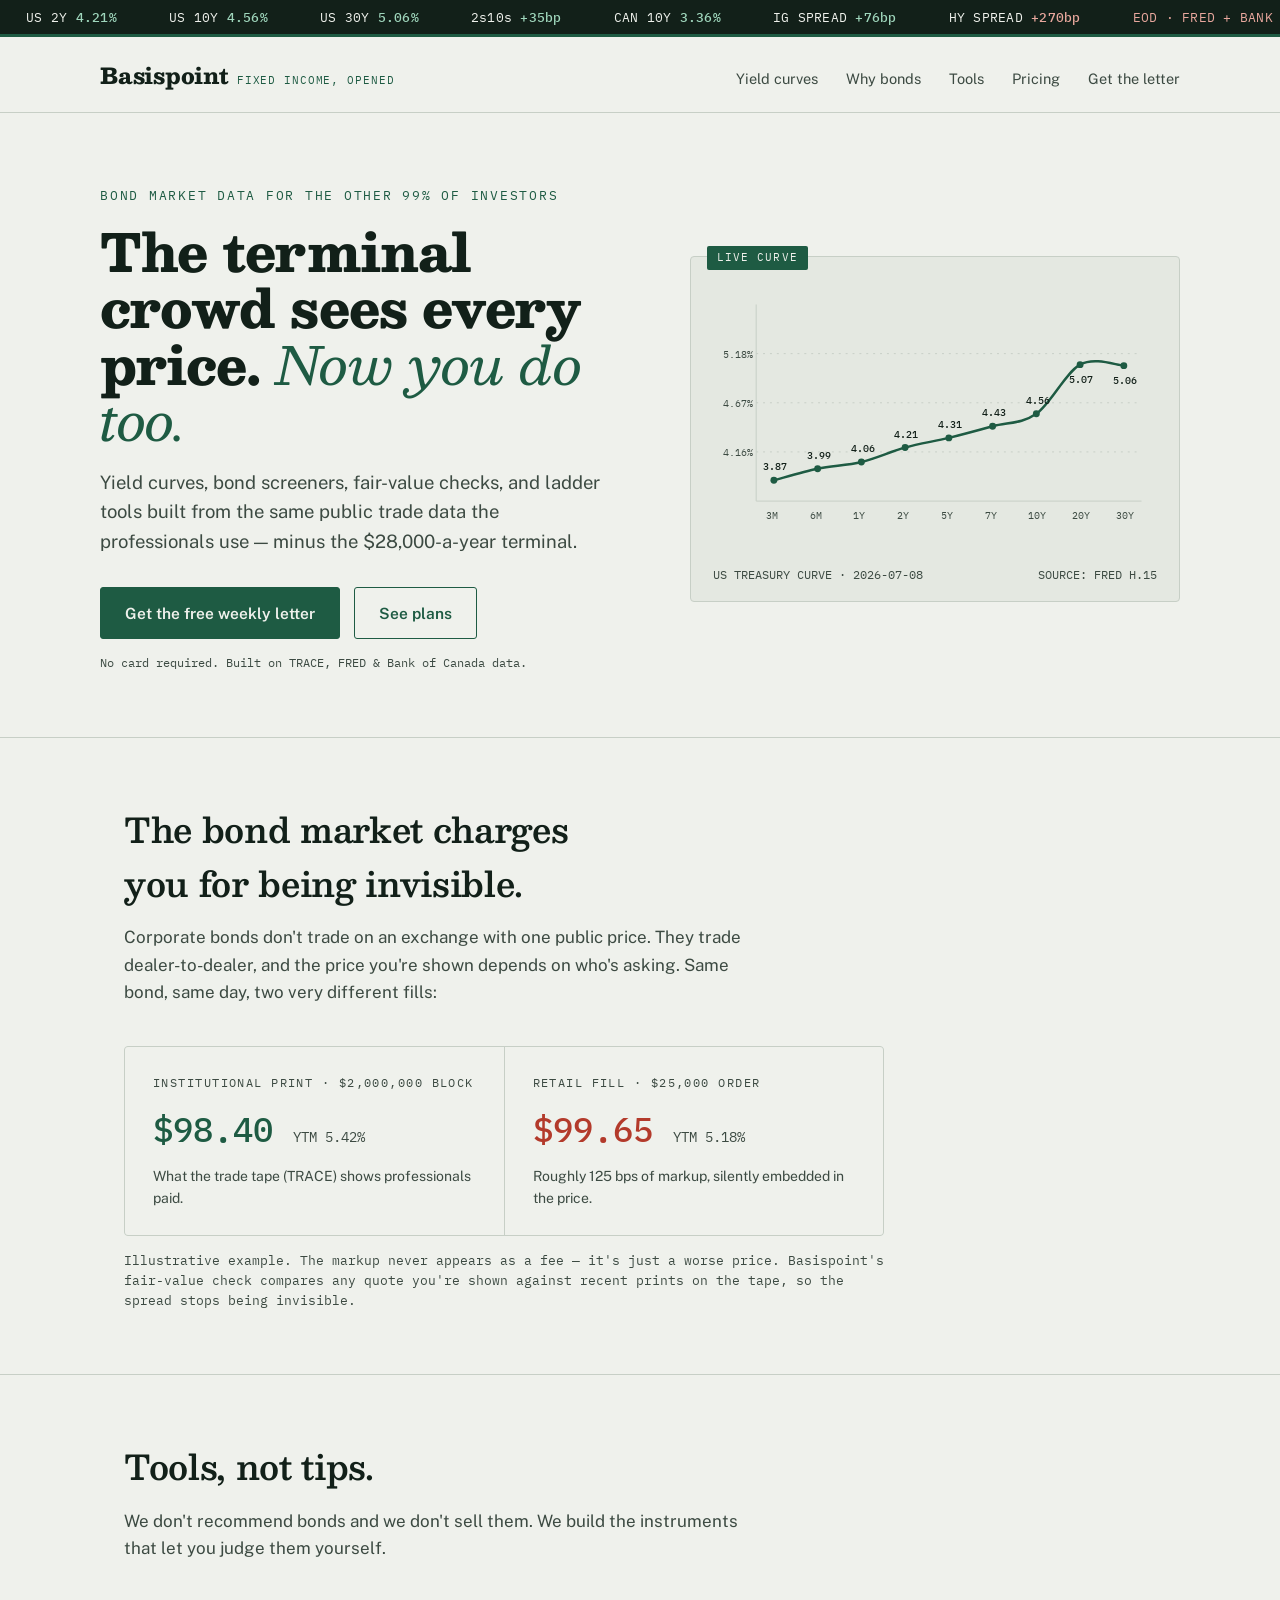
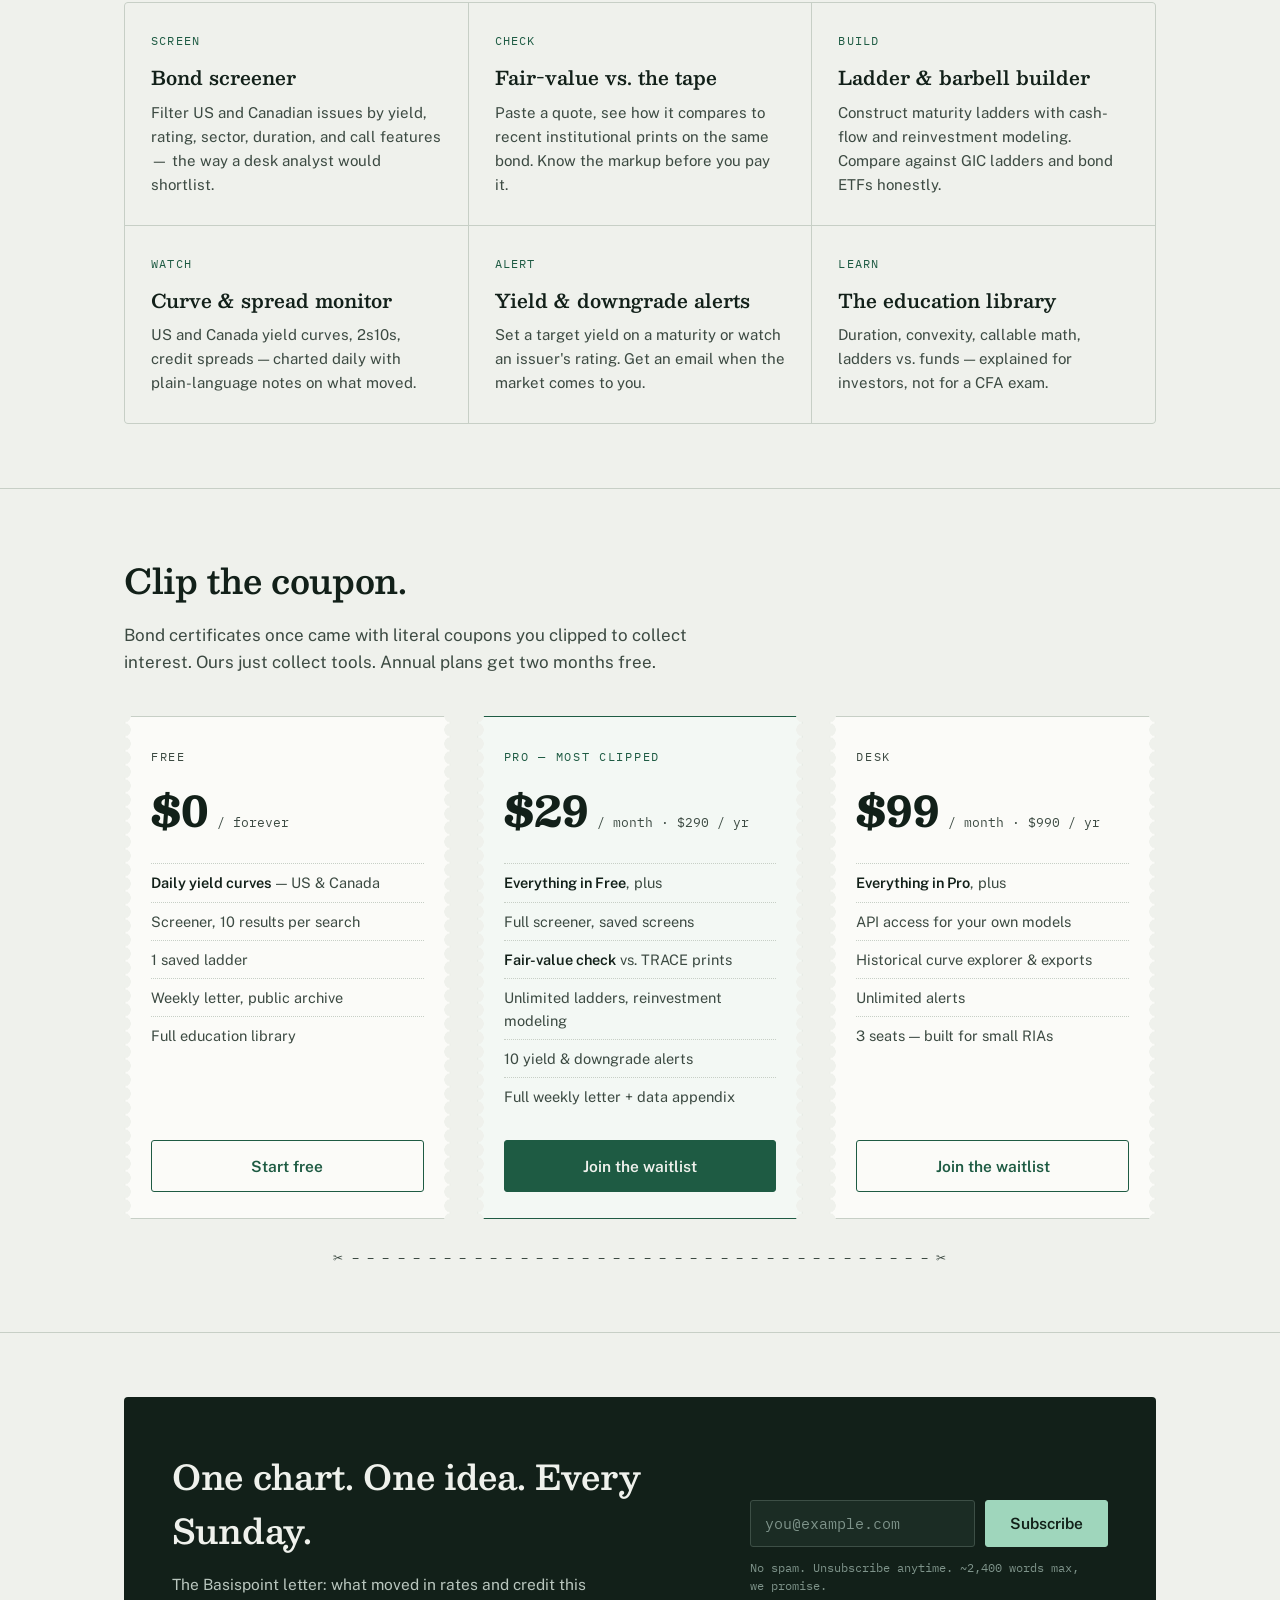
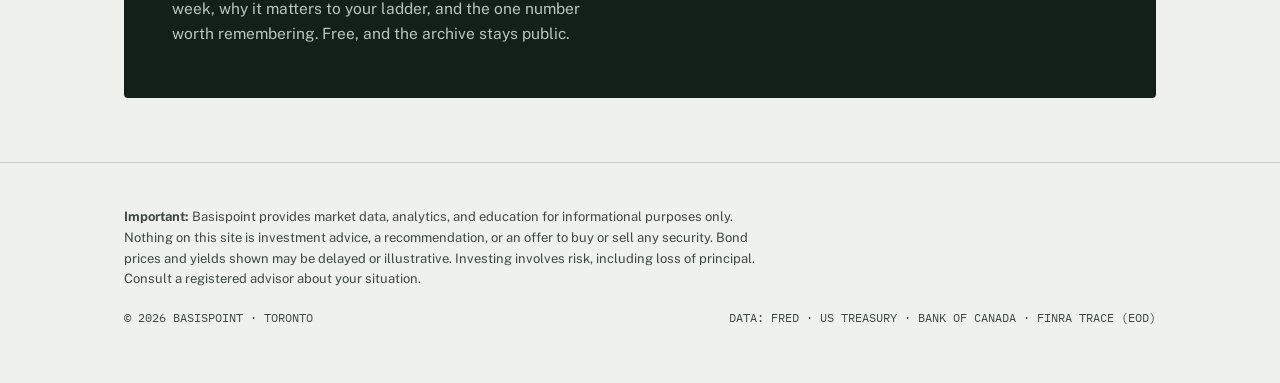
==== index.html @ 3bbeb526 "Phase 1" ====
<!DOCTYPE html>
<html lang="en">
<head>
<meta charset="UTF-8">
<meta name="viewport" content="width=device-width, initial-scale=1.0">
<title>Basispoint — Fixed income intelligence without the terminal</title>
<meta name="description" content="Bond market data, screeners, and ladder tools for self-directed investors. See the yields the terminal crowd sees, at one thousandth of the price.">
<link rel="preconnect" href="https://fonts.googleapis.com">
<link rel="preconnect" href="https://fonts.gstatic.com" crossorigin>
<link href="https://fonts.googleapis.com/css2?family=Besley:ital,wght@0,400;0,600;0,800;1,400&family=Public+Sans:wght@400;500;600&family=IBM+Plex+Mono:wght@400;500&display=swap" rel="stylesheet">
<style>
  :root{
    --paper:#EFF1EC;
    --paper-deep:#E4E8E1;
    --ink:#122019;
    --ink-soft:#3C4A42;
    --green:#1E5B43;
    --green-deep:#143D2E;
    --seal:#B33A2B;
    --rule:#C7CFC6;
    --mono:'IBM Plex Mono',monospace;
    --body:'Public Sans',system-ui,sans-serif;
    --display:'Besley',Georgia,serif;
  }
  *{margin:0;padding:0;box-sizing:border-box}
  html{scroll-behavior:smooth}
  body{background:var(--paper);color:var(--ink);font-family:var(--body);font-size:17px;line-height:1.6;-webkit-font-smoothing:antialiased}
  a{color:var(--green);text-decoration-thickness:1px;text-underline-offset:3px}
  a:focus-visible,button:focus-visible,input:focus-visible{outline:2px solid var(--green);outline-offset:3px}
  .wrap{max-width:1080px;margin:0 auto;padding:0 24px}

  /* ── data strip ───────────────────────────── */
  .strip{background:var(--ink);color:var(--paper);font-family:var(--mono);font-size:12.5px;letter-spacing:.02em;overflow:hidden;white-space:nowrap;padding:7px 0;border-bottom:3px solid var(--green)}
  .strip span{margin:0 26px}
  .strip b{color:#9FD6BC;font-weight:500}
  .strip .dn{color:#E8A79D}

  /* ── header ───────────────────────────────── */
  header{border-bottom:1px solid var(--rule)}
  .nav{display:flex;align-items:baseline;justify-content:space-between;padding:20px 0}
  .logo{font-family:var(--display);font-weight:800;font-size:22px;letter-spacing:-.01em;color:var(--ink);text-decoration:none}
  .logo small{font-family:var(--mono);font-weight:400;font-size:11px;color:var(--green);margin-left:8px;letter-spacing:.08em}
  .nav-links{display:flex;gap:28px;font-size:14.5px}
  .nav-links a{color:var(--ink-soft);text-decoration:none}
  .nav-links a:hover{color:var(--green);text-decoration:underline}

  /* ── hero ─────────────────────────────────── */
  .hero{display:grid;grid-template-columns:1.05fr .95fr;gap:48px;align-items:center;padding:72px 0 64px}
  .eyebrow{font-family:var(--mono);font-size:12.5px;letter-spacing:.14em;text-transform:uppercase;color:var(--green);margin-bottom:18px}
  h1{font-family:var(--display);font-weight:800;font-size:clamp(34px,4.6vw,52px);line-height:1.08;letter-spacing:-.015em;margin-bottom:20px}
  h1 em{font-style:italic;font-weight:400;color:var(--green)}
  .lede{font-size:18.5px;color:var(--ink-soft);max-width:46ch;margin-bottom:30px}
  .cta-row{display:flex;gap:14px;flex-wrap:wrap;align-items:center}
  .btn{display:inline-block;font-family:var(--body);font-weight:600;font-size:15.5px;padding:13px 24px;border-radius:3px;text-decoration:none;border:1.5px solid var(--green);cursor:pointer}
  .btn-solid{background:var(--green);color:var(--paper)}
  .btn-solid:hover{background:var(--green-deep)}
  .btn-ghost{color:var(--green);background:transparent}
  .btn-ghost:hover{background:rgba(30,91,67,.07)}
  .hero-note{font-family:var(--mono);font-size:12px;color:var(--ink-soft);margin-top:14px}

  /* ── curve chart ──────────────────────────── */
  .curve-card{background:var(--paper-deep);border:1px solid var(--rule);border-radius:4px;padding:18px 18px 10px;position:relative}
  .curve-card .tag{position:absolute;top:-11px;left:16px;background:var(--green);color:var(--paper);font-family:var(--mono);font-size:11px;letter-spacing:.1em;padding:3px 10px;border-radius:2px}
  .curve-card figcaption{font-family:var(--mono);font-size:11.5px;color:var(--ink-soft);padding:8px 4px 6px;display:flex;justify-content:space-between}
  svg text{font-family:var(--mono)}

  /* ── sections ─────────────────────────────── */
  section{padding:64px 0;border-top:1px solid var(--rule)}
  h2{font-family:var(--display);font-weight:600;font-size:clamp(26px,3.2vw,34px);letter-spacing:-.01em;margin-bottom:14px;max-width:24ch}
  .section-lede{color:var(--ink-soft);max-width:62ch;margin-bottom:40px}

  /* spread demo */
  .spread{display:grid;grid-template-columns:1fr 1fr;gap:1px;background:var(--rule);border:1px solid var(--rule);border-radius:4px;overflow:hidden;max-width:760px}
  .spread > div{background:var(--paper);padding:26px 28px}
  .spread .who{font-family:var(--mono);font-size:12px;letter-spacing:.12em;text-transform:uppercase;color:var(--ink-soft);margin-bottom:10px}
  .spread .px{font-family:var(--mono);font-size:34px;font-weight:500}
  .spread .px small{font-size:14px;color:var(--ink-soft);font-weight:400}
  .spread .inst .px{color:var(--green)}
  .spread .rtl .px{color:var(--seal)}
  .spread .note{font-size:14px;color:var(--ink-soft);margin-top:8px}
  .spread-foot{font-family:var(--mono);font-size:12.5px;color:var(--ink-soft);margin-top:14px;max-width:760px}

  /* features */
  .features{display:grid;grid-template-columns:repeat(3,1fr);gap:1px;background:var(--rule);border:1px solid var(--rule);border-radius:4px;overflow:hidden}
  .feature{background:var(--paper);padding:28px 26px}
  .feature .k{font-family:var(--mono);font-size:12px;color:var(--green);letter-spacing:.1em;margin-bottom:12px;display:block}
  .feature h3{font-family:var(--display);font-weight:600;font-size:19px;margin-bottom:8px}
  .feature p{font-size:15px;color:var(--ink-soft)}

  /* ── coupon pricing ───────────────────────── */
  .coupons{display:grid;grid-template-columns:repeat(3,1fr);gap:26px;align-items:stretch}
  .coupon{background:#FBFBF8;border:1px solid var(--rule);position:relative;padding:30px 26px 26px;display:flex;flex-direction:column;
    -webkit-mask:radial-gradient(circle 7px at 0 50%,transparent 6.5px,#000 7px) left/51% 14px repeat-y,
                 radial-gradient(circle 7px at 100% 50%,transparent 6.5px,#000 7px) right/51% 14px repeat-y;
    mask:radial-gradient(circle 7px at 0 50%,transparent 6.5px,#000 7px) left/51% 14px repeat-y,
         radial-gradient(circle 7px at 100% 50%,transparent 6.5px,#000 7px) right/51% 14px repeat-y}
  .coupon .tier{font-family:var(--mono);font-size:12px;letter-spacing:.14em;text-transform:uppercase;color:var(--ink-soft)}
  .coupon .price{font-family:var(--display);font-weight:800;font-size:42px;margin:10px 0 2px}
  .coupon .price small{font-family:var(--mono);font-weight:400;font-size:13px;color:var(--ink-soft)}
  .coupon ul{list-style:none;margin:18px 0 24px;flex:1}
  .coupon li{font-size:14.5px;color:var(--ink-soft);padding:7px 0;border-top:1px dotted var(--rule)}
  .coupon li b{color:var(--ink);font-weight:600}
  .coupon .btn{text-align:center}
  .coupon.featured{border:1.5px solid var(--green);background:#F3F8F4}
  .coupon.featured .tier{color:var(--green)}
  .clip{font-family:var(--mono);font-size:11.5px;color:var(--ink-soft);text-align:center;margin-top:30px;letter-spacing:.06em}

  /* ── signup ───────────────────────────────── */
  .signup{background:var(--ink);color:var(--paper);border-radius:4px;padding:52px 48px;display:grid;grid-template-columns:1.2fr .8fr;gap:40px;align-items:center}
  .signup h2{color:var(--paper)}
  .signup p{color:#B9C6BE;font-size:15.5px;max-width:48ch}
  .signup-form{display:flex;gap:10px}
  .signup-form input{flex:1;font-family:var(--mono);font-size:14.5px;padding:13px 14px;border:1px solid #3D4F46;background:#1B2C24;color:var(--paper);border-radius:3px}
  .signup-form input::placeholder{color:#7E938A}
  .signup-form .btn{border-color:#9FD6BC;color:var(--ink);background:#9FD6BC}
  .signup-form .btn:hover{background:#B9E4CE}
  .signup .fine{font-family:var(--mono);font-size:11.5px;color:#7E938A;margin-top:12px}

  /* ── footer ───────────────────────────────── */
  footer{padding:44px 0 56px;border-top:1px solid var(--rule)}
  .disclaimer{font-size:13px;color:var(--ink-soft);max-width:80ch;margin-bottom:18px}
  .foot-row{display:flex;justify-content:space-between;font-family:var(--mono);font-size:12px;color:var(--ink-soft);flex-wrap:wrap;gap:10px}

  /* ── motion & responsive ──────────────────── */
  #curvePath{stroke-dasharray:900;stroke-dashoffset:900;animation:draw 2.2s .3s ease-out forwards}
  @keyframes draw{to{stroke-dashoffset:0}}
  @media (prefers-reduced-motion:reduce){#curvePath{animation:none;stroke-dashoffset:0}html{scroll-behavior:auto}}
  @media (max-width:880px){
    .hero{grid-template-columns:1fr;padding:48px 0}
    .features,.coupons{grid-template-columns:1fr}
    .coupons{gap:30px}
    .signup{grid-template-columns:1fr;padding:36px 28px}
    .spread{grid-template-columns:1fr}
    .nav-links{display:none}
  }
</style>
</head>
<body>

<div class="strip" aria-hidden="true">
  <span>US 2Y <b id="t2">—</b></span><span>US 10Y <b id="t10">—</b></span><span>US 30Y <b id="t30">—</b></span><span>2s10s <b id="s210">—</b></span><span>CAN 10Y <b id="c10">—</b></span><span>IG SPREAD <b id="ig">—</b></span><span>HY SPREAD <b class="dn" id="hy">—</b></span><span class="dn" id="src">DELAYED · DEMO DATA</span>
</div>

<header>
  <div class="wrap nav">
    <a class="logo" href="#">Basispoint<small>FIXED INCOME, OPENED</small></a>
    <nav class="nav-links">
      <a href="pages/yield-curve.html">Yield curves</a>
      <a href="#why">Why bonds</a>
      <a href="#tools">Tools</a>
      <a href="#pricing">Pricing</a>
      <a href="#signup">Get the letter</a>
    </nav>
  </div>
</header>

<main>
  <div class="wrap hero">
    <div>
      <p class="eyebrow">Bond market data for the other 99% of investors</p>
      <h1>The terminal crowd sees every price. <em>Now you do too.</em></h1>
      <p class="lede">Yield curves, bond screeners, fair-value checks, and ladder tools built from the same public trade data the professionals use — minus the $28,000-a-year terminal.</p>
      <div class="cta-row">
        <a class="btn btn-solid" href="#signup">Get the free weekly letter</a>
        <a class="btn btn-ghost" href="#pricing">See plans</a>
      </div>
      <p class="hero-note">No card required. Built on TRACE, FRED &amp; Bank of Canada data.</p>
    </div>
    <figure class="curve-card">
      <span class="tag">LIVE CURVE</span>
      <svg viewBox="0 0 460 280" role="img" aria-label="US Treasury yield curve, yields by maturity from 3 months to 30 years">
        <!-- grid -->
        <g stroke="#C7CFC6" stroke-width="1">
          <line x1="48" y1="30" x2="48" y2="230"/><line x1="48" y1="230" x2="440" y2="230"/>
          <line x1="48" y1="80" x2="440" y2="80" stroke-dasharray="2 5"/>
          <line x1="48" y1="130" x2="440" y2="130" stroke-dasharray="2 5"/>
          <line x1="48" y1="180" x2="440" y2="180" stroke-dasharray="2 5"/>
        </g>
        <!-- axis labels -->
        <g fill="#3C4A42" font-size="10">
          <text id="gl0" x="14" y="84">5.0%</text><text id="gl1" x="14" y="134">4.5%</text><text id="gl2" x="14" y="184">4.0%</text>
        </g>
        <g id="tenorLabels" fill="#3C4A42" font-size="10">
          <text x="60" y="248">3M</text><text x="118" y="248">2Y</text><text x="180" y="248">5Y</text>
          <text x="246" y="248">10Y</text><text x="330" y="248">20Y</text><text x="416" y="248">30Y</text>
        </g>
        <!-- the curve -->
        <path id="curvePath" d="M 66 96 C 95 140, 105 162, 124 166 S 165 158, 186 148 C 220 132, 235 122, 252 116 S 320 100, 336 96 C 370 89, 400 86, 422 84"
          fill="none" stroke="#1E5B43" stroke-width="2.5" stroke-linecap="round"/>
        <!-- tenor markers -->
        <g id="curveDots" fill="#1E5B43">
          <circle cx="66" cy="96" r="3.5"/><circle cx="124" cy="166" r="3.5"/><circle cx="186" cy="148" r="3.5"/>
          <circle cx="252" cy="116" r="3.5"/><circle cx="336" cy="96" r="3.5"/><circle cx="422" cy="84" r="3.5"/>
        </g>
        <g id="curveVals" fill="#122019" font-size="10.5" font-weight="500">
          <text x="54" y="86">4.93</text><text x="112" y="186">4.21</text><text x="174" y="168">4.38</text>
          <text x="240" y="106">4.62</text><text x="324" y="86">4.86</text><text x="404" y="74">4.97</text>
        </g>
      </svg>
      <figcaption><span id="cap1">US TREASURY CURVE · SAMPLE</span><span id="cap2">SOURCE: FRED H.15</span></figcaption>
    </figure>
  </div>

  <section id="why">
    <div class="wrap">
      <h2>The bond market charges you for being invisible.</h2>
      <p class="section-lede">Corporate bonds don't trade on an exchange with one public price. They trade dealer-to-dealer, and the price you're shown depends on who's asking. Same bond, same day, two very different fills:</p>
      <div class="spread">
        <div class="inst">
          <p class="who">Institutional print · $2,000,000 block</p>
          <p class="px">$98.40 <small>YTM 5.42%</small></p>
          <p class="note">What the trade tape (TRACE) shows professionals paid.</p>
        </div>
        <div class="rtl">
          <p class="who">Retail fill · $25,000 order</p>
          <p class="px">$99.65 <small>YTM 5.18%</small></p>
          <p class="note">Roughly 125 bps of markup, silently embedded in the price.</p>
        </div>
      </div>
      <p class="spread-foot">Illustrative example. The markup never appears as a fee — it's just a worse price. Basispoint's fair-value check compares any quote you're shown against recent prints on the tape, so the spread stops being invisible.</p>
    </div>
  </section>

  <section id="tools">
    <div class="wrap">
      <h2>Tools, not tips.</h2>
      <p class="section-lede">We don't recommend bonds and we don't sell them. We build the instruments that let you judge them yourself.</p>
      <div class="features">
        <div class="feature"><span class="k">SCREEN</span><h3>Bond screener</h3><p>Filter US and Canadian issues by yield, rating, sector, duration, and call features — the way a desk analyst would shortlist.</p></div>
        <div class="feature"><span class="k">CHECK</span><h3>Fair-value vs. the tape</h3><p>Paste a quote, see how it compares to recent institutional prints on the same bond. Know the markup before you pay it.</p></div>
        <div class="feature"><span class="k">BUILD</span><h3>Ladder &amp; barbell builder</h3><p>Construct maturity ladders with cash-flow and reinvestment modeling. Compare against GIC ladders and bond ETFs honestly.</p></div>
        <div class="feature"><span class="k">WATCH</span><h3>Curve &amp; spread monitor</h3><p>US and Canada yield curves, 2s10s, credit spreads — charted daily with plain-language notes on what moved.</p></div>
        <div class="feature"><span class="k">ALERT</span><h3>Yield &amp; downgrade alerts</h3><p>Set a target yield on a maturity or watch an issuer's rating. Get an email when the market comes to you.</p></div>
        <div class="feature"><span class="k">LEARN</span><h3>The education library</h3><p>Duration, convexity, callable math, ladders vs. funds — explained for investors, not for a CFA exam.</p></div>
      </div>
    </div>
  </section>

  <section id="pricing">
    <div class="wrap">
      <h2>Clip the coupon.</h2>
      <p class="section-lede">Bond certificates once came with literal coupons you clipped to collect interest. Ours just collect tools. Annual plans get two months free.</p>
      <div class="coupons">
        <div class="coupon">
          <p class="tier">Free</p>
          <p class="price">$0<small> / forever</small></p>
          <ul>
            <li><b>Daily yield curves</b> — US &amp; Canada</li>
            <li>Screener, 10 results per search</li>
            <li>1 saved ladder</li>
            <li>Weekly letter, public archive</li>
            <li>Full education library</li>
          </ul>
          <a class="btn btn-ghost" href="#signup">Start free</a>
        </div>
        <div class="coupon featured">
          <p class="tier">Pro — most clipped</p>
          <p class="price">$29<small> / month · $290 / yr</small></p>
          <ul>
            <li><b>Everything in Free</b>, plus</li>
            <li>Full screener, saved screens</li>
            <li><b>Fair-value check</b> vs. TRACE prints</li>
            <li>Unlimited ladders, reinvestment modeling</li>
            <li>10 yield &amp; downgrade alerts</li>
            <li>Full weekly letter + data appendix</li>
          </ul>
          <a class="btn btn-solid" href="#signup">Join the waitlist</a>
        </div>
        <div class="coupon">
          <p class="tier">Desk</p>
          <p class="price">$99<small> / month · $990 / yr</small></p>
          <ul>
            <li><b>Everything in Pro</b>, plus</li>
            <li>API access for your own models</li>
            <li>Historical curve explorer &amp; exports</li>
            <li>Unlimited alerts</li>
            <li>3 seats — built for small RIAs</li>
          </ul>
          <a class="btn btn-ghost" href="#signup">Join the waitlist</a>
        </div>
      </div>
      <p class="clip">✂ – – – – – – – – – – – – – – – – – – – – – – – – – – – – – – – – – – – – – – ✂</p>
    </div>
  </section>

  <section id="signup">
    <div class="wrap">
      <div class="signup">
        <div>
          <h2>One chart. One idea. Every Sunday.</h2>
          <p>The Basispoint letter: what moved in rates and credit this week, why it matters to your ladder, and the one number worth remembering. Free, and the archive stays public.</p>
        </div>
        <div>
          <form class="signup-form" onsubmit="event.preventDefault();this.querySelector('input').value='';alert('Thanks — connect this form to your email provider (see README).');">
            <input type="email" required placeholder="you@example.com" aria-label="Email address">
            <button class="btn" type="submit">Subscribe</button>
          </form>
          <p class="fine">No spam. Unsubscribe anytime. ~2,400 words max, we promise.</p>
        </div>
      </div>
    </div>
  </section>
</main>

<footer>
  <div class="wrap">
    <p class="disclaimer"><strong>Important:</strong> Basispoint provides market data, analytics, and education for informational purposes only. Nothing on this site is investment advice, a recommendation, or an offer to buy or sell any security. Bond prices and yields shown may be delayed or illustrative. Investing involves risk, including loss of principal. Consult a registered advisor about your situation.</p>
    <div class="foot-row">
      <span>© 2026 BASISPOINT · TORONTO</span>
      <span>DATA: FRED · US TREASURY · BANK OF CANADA · FINRA TRACE (EOD)</span>
    </div>
  </div>
</footer>

<script>
  // Loads data/market.json (written nightly by scripts/fetch_data.py via
  // GitHub Actions). Falls back to demo values if the file can't be fetched.
  const DEMO = {
    demo: true,
    us: { date: "sample", curve: [
      {tenor:"3M",yield:4.93},{tenor:"2Y",yield:4.21},{tenor:"5Y",yield:4.38},
      {tenor:"10Y",yield:4.62},{tenor:"20Y",yield:4.86},{tenor:"30Y",yield:4.97}]},
    canada: { curve: [{tenor:"10Y",yield:3.38}] },
    spreads: { us_2s10s_bp:41, ig_oas_bp:96, hy_oas_bp:318 }
  };

  const fmtPct = v => v == null ? "—" : v.toFixed(2) + "%";
  const fmtBp  = v => v == null ? "—" : (v >= 0 ? "+" : "") + Math.round(v) + "bp";
  const put = (id, val) => { const el = document.getElementById(id); if (el) el.textContent = val; };

  function setTicker(m) {
    const us = Object.fromEntries((m.us?.curve || []).map(p => [p.tenor, p.yield]));
    const ca = Object.fromEntries((m.canada?.curve || []).map(p => [p.tenor, p.yield]));
    const s = m.spreads || {};
    put("t2", fmtPct(us["2Y"]));   put("t10", fmtPct(us["10Y"])); put("t30", fmtPct(us["30Y"]));
    put("s210", fmtBp(s.us_2s10s_bp)); put("c10", fmtPct(ca["10Y"]));
    put("ig", fmtBp(s.ig_oas_bp)); put("hy", fmtBp(s.hy_oas_bp));
    put("src", m.demo ? "DELAYED · DEMO DATA" : "EOD · FRED + BANK OF CANADA");
  }

  function drawCurve(curve, dateStr, demo) {
    const pts = (curve || []).filter(p => p.yield != null);
    if (pts.length < 2) return;
    const X0 = 66, X1 = 422, Y0 = 70, Y1 = 230;
    const ys = pts.map(p => p.yield);
    let lo = Math.min(...ys), hi = Math.max(...ys);
    const pad = Math.max(0.15, (hi - lo) * 0.18);
    lo -= pad; hi += pad;
    const x = i => X0 + (i / (pts.length - 1)) * (X1 - X0);
    const y = v => Y1 - (v - lo) / (hi - lo) * (Y1 - Y0);

    [[80,"gl0"],[130,"gl1"],[180,"gl2"]].forEach(([gy, id]) => {
      const v = lo + (Y1 - gy) / (Y1 - Y0) * (hi - lo);
      put(id, v.toFixed(2) + "%");
    });

    const P = pts.map((p, i) => [x(i), y(p.yield)]);
    let d = `M ${P[0][0].toFixed(1)} ${P[0][1].toFixed(1)}`;
    for (let i = 0; i < P.length - 1; i++) {
      const p0 = P[Math.max(0, i - 1)], p1 = P[i], p2 = P[i + 1], p3 = P[Math.min(P.length - 1, i + 2)];
      const c1 = [p1[0] + (p2[0] - p0[0]) / 6, p1[1] + (p2[1] - p0[1]) / 6];
      const c2 = [p2[0] - (p3[0] - p1[0]) / 6, p2[1] - (p3[1] - p1[1]) / 6];
      d += ` C ${c1[0].toFixed(1)} ${c1[1].toFixed(1)}, ${c2[0].toFixed(1)} ${c2[1].toFixed(1)}, ${p2[0].toFixed(1)} ${p2[1].toFixed(1)}`;
    }
    const path = document.getElementById("curvePath");
    path.setAttribute("d", d);
    const len = path.getTotalLength();
    path.style.strokeDasharray = len;
    path.style.strokeDashoffset = "0";

    const dots = document.getElementById("curveDots");
    const vals = document.getElementById("curveVals");
    const tl = document.getElementById("tenorLabels");
    dots.innerHTML = ""; vals.innerHTML = ""; tl.innerHTML = "";
    pts.forEach((p, i) => {
      const cx = x(i), cy = y(p.yield);
      dots.insertAdjacentHTML("beforeend",
        `<circle cx="${cx.toFixed(1)}" cy="${cy.toFixed(1)}" r="3.5"/>`);
      const above = cy > 130;
      vals.insertAdjacentHTML("beforeend",
        `<text x="${(cx - 11).toFixed(1)}" y="${(above ? cy - 10 : cy + 19).toFixed(1)}">${p.yield.toFixed(2)}</text>`);
      tl.insertAdjacentHTML("beforeend",
        `<text x="${(cx - 8).toFixed(1)}" y="248">${p.tenor}</text>`);
    });

    put("cap1", demo ? "US TREASURY CURVE · SAMPLE" : "US TREASURY CURVE · " + dateStr);
  }

  (async () => {
    let m = DEMO;
    try {
      const r = await fetch("data/market.json", { cache: "no-store" });
      if (r.ok) m = await r.json();
    } catch (e) { /* offline or file:// — keep demo */ }
    setTicker(m);
    drawCurve(m.us?.curve, m.us?.date || "", !!m.demo);
  })();
</script>
</body>
</html>
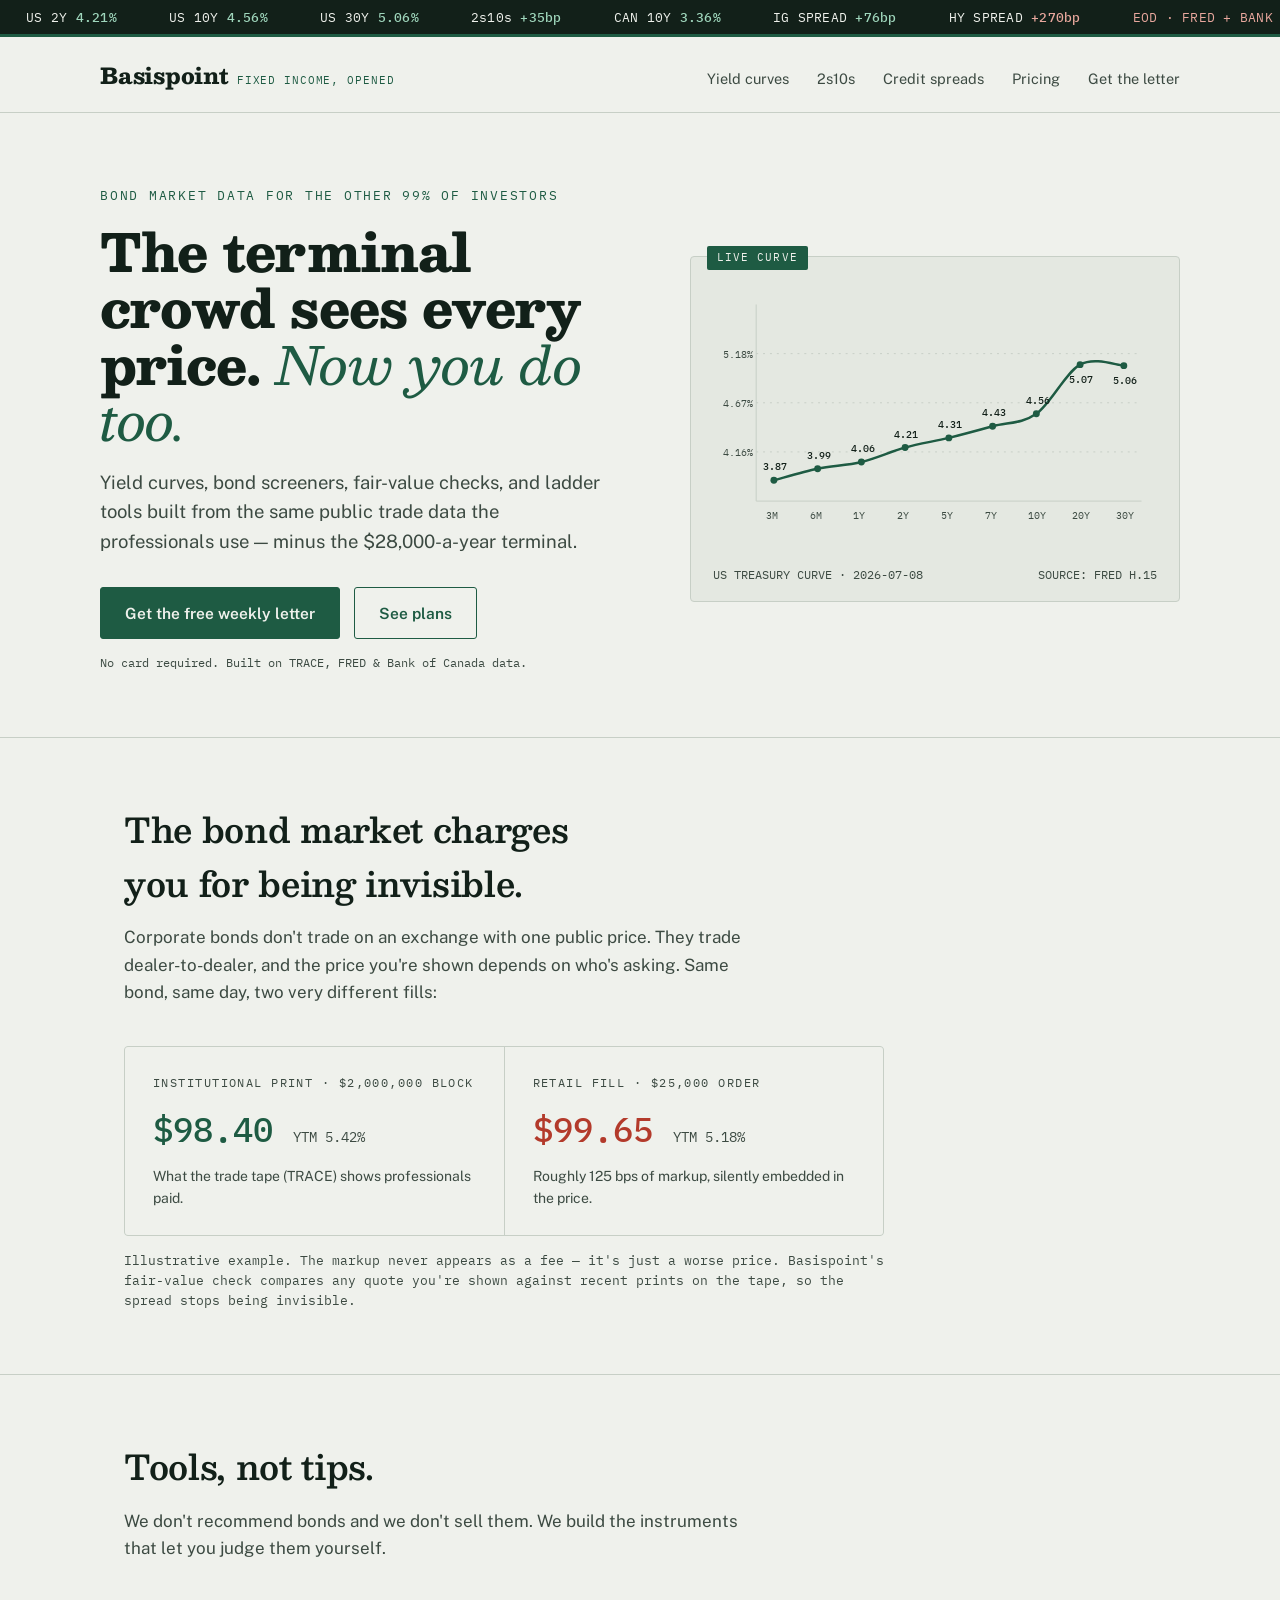
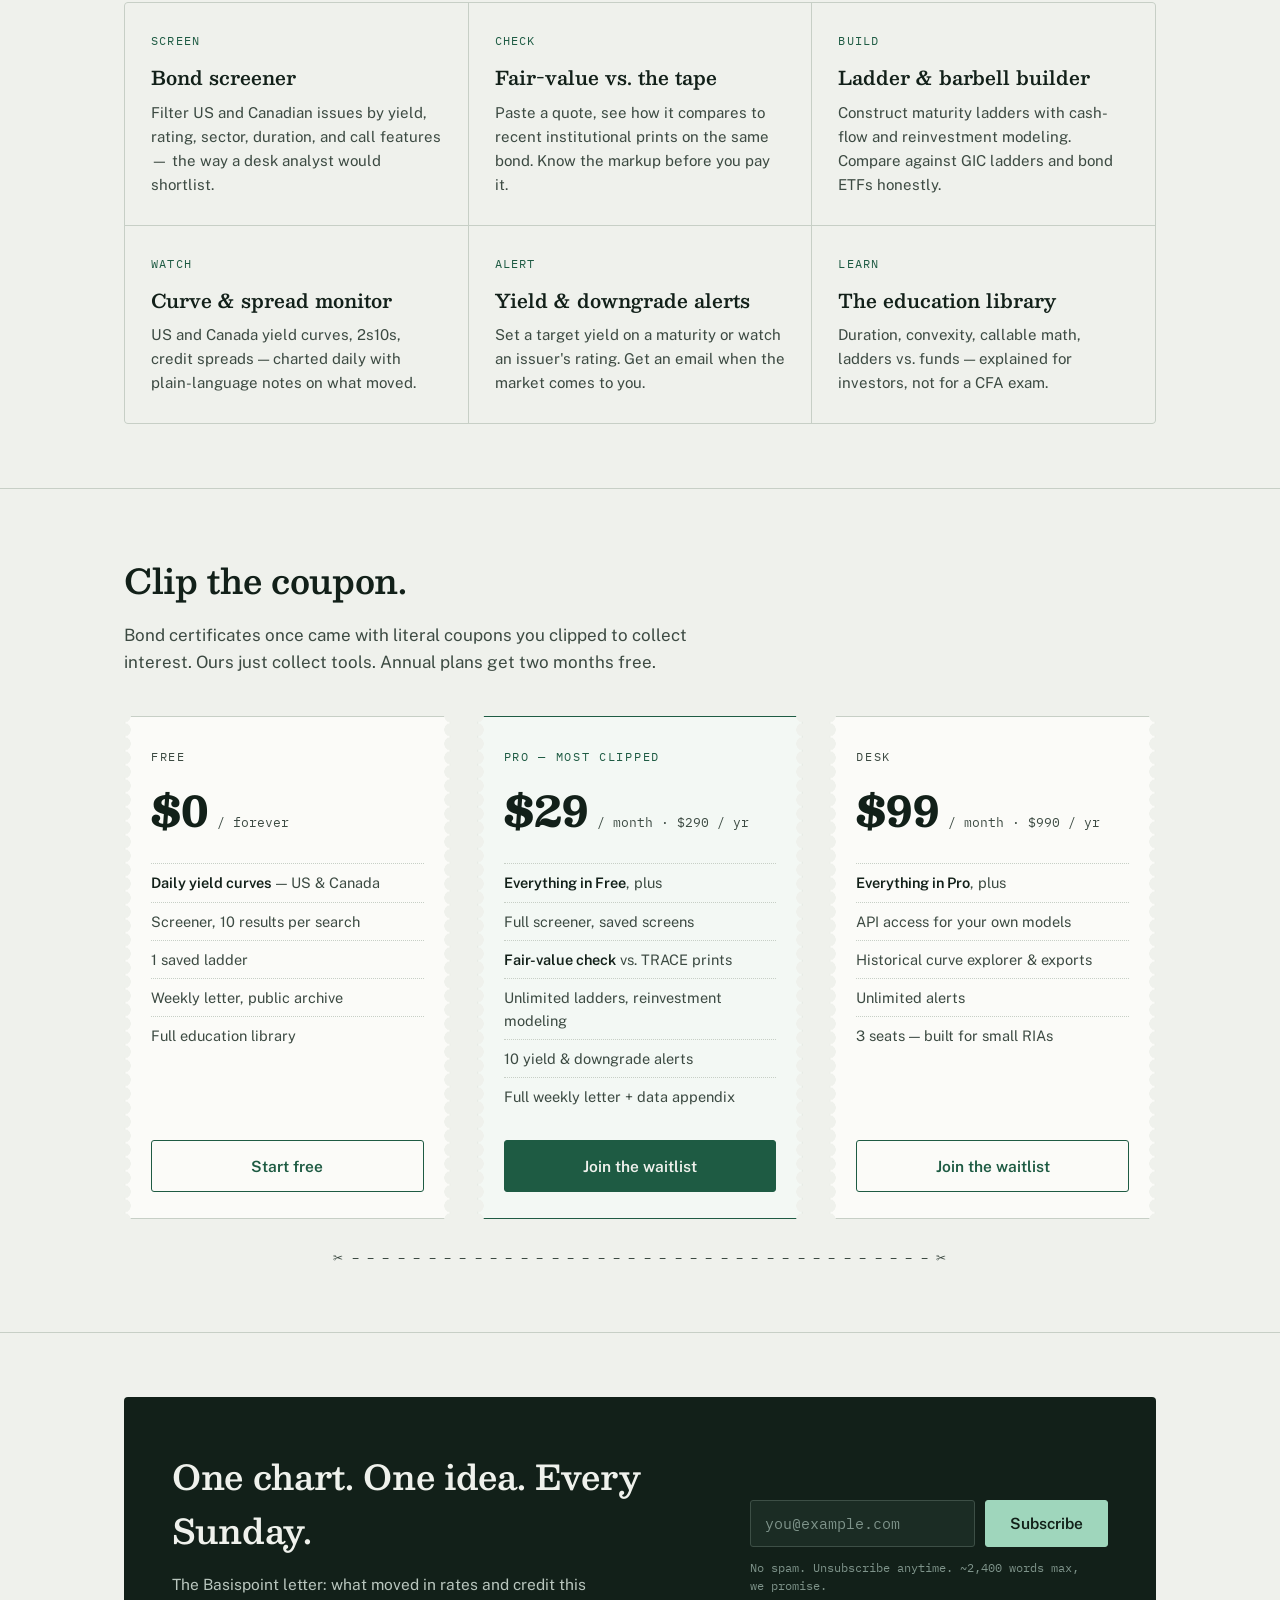
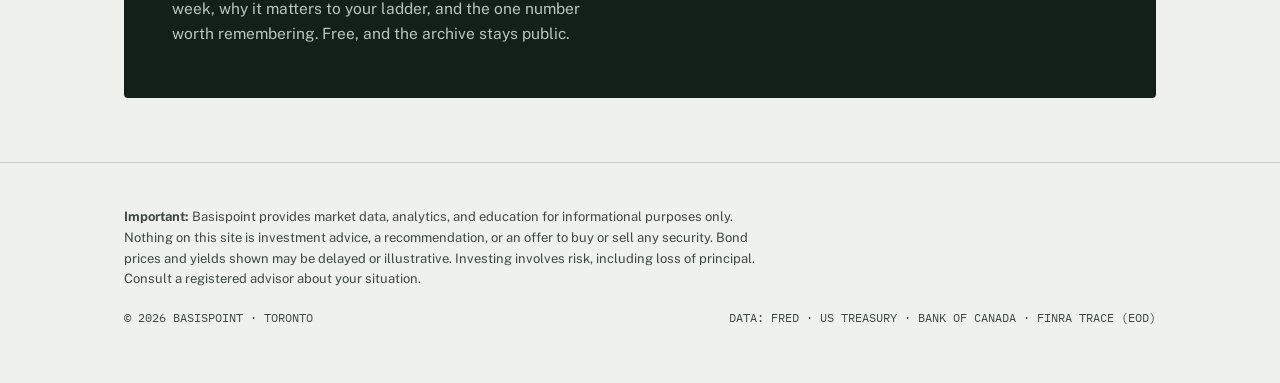
==== commit 85bb5ed4: "Phase 1.6" ====
--- a/index.html
+++ b/index.html
@@ -5,7 +5,11 @@
 <meta name="viewport" content="width=device-width, initial-scale=1.0">
 <title>Basispoint — Fixed income intelligence without the terminal</title>
 <meta name="description" content="Bond market data, screeners, and ladder tools for self-directed investors. See the yields the terminal crowd sees, at one thousandth of the price.">
-<link rel="preconnect" href="https://fonts.googleapis.com">
+<meta property="og:title" content="Basispoint — Fixed income intelligence without the terminal">
+<meta property="og:description" content="Live yield curves, bond screeners, and ladder tools for self-directed investors.">
+<meta property="og:type" content="website">
+<meta property="og:url" content="https://bondtracker.ca/">
+<link rel="icon" type="image/svg+xml" href="/favicon.svg"><link rel="preconnect" href="https://fonts.googleapis.com">
 <link rel="preconnect" href="https://fonts.gstatic.com" crossorigin>
 <link href="https://fonts.googleapis.com/css2?family=Besley:ital,wght@0,400;0,600;0,800;1,400&family=Public+Sans:wght@400;500;600&family=IBM+Plex+Mono:wght@400;500&display=swap" rel="stylesheet">
 <style>
@@ -146,8 +150,8 @@
     <a class="logo" href="#">Basispoint<small>FIXED INCOME, OPENED</small></a>
     <nav class="nav-links">
       <a href="pages/yield-curve.html">Yield curves</a>
-      <a href="#why">Why bonds</a>
-      <a href="#tools">Tools</a>
+      <a href="pages/2s10s.html">2s10s</a>
+      <a href="pages/credit-spreads.html">Credit spreads</a>
       <a href="#pricing">Pricing</a>
       <a href="#signup">Get the letter</a>
     </nav>
@@ -396,5 +400,10 @@
     drawCurve(m.us?.curve, m.us?.date || "", !!m.demo);
   })();
 </script>
+  <!-- ANALYTICS: create a free account at goatcounter.com, then uncomment and
+       replace YOURCODE with your site code. No cookies, no banner needed.
+  <script data-goatcounter="https://YOURCODE.goatcounter.com/count"
+          async src="//gc.zgo.at/count.js"></script>
+  -->
 </body>
 </html>
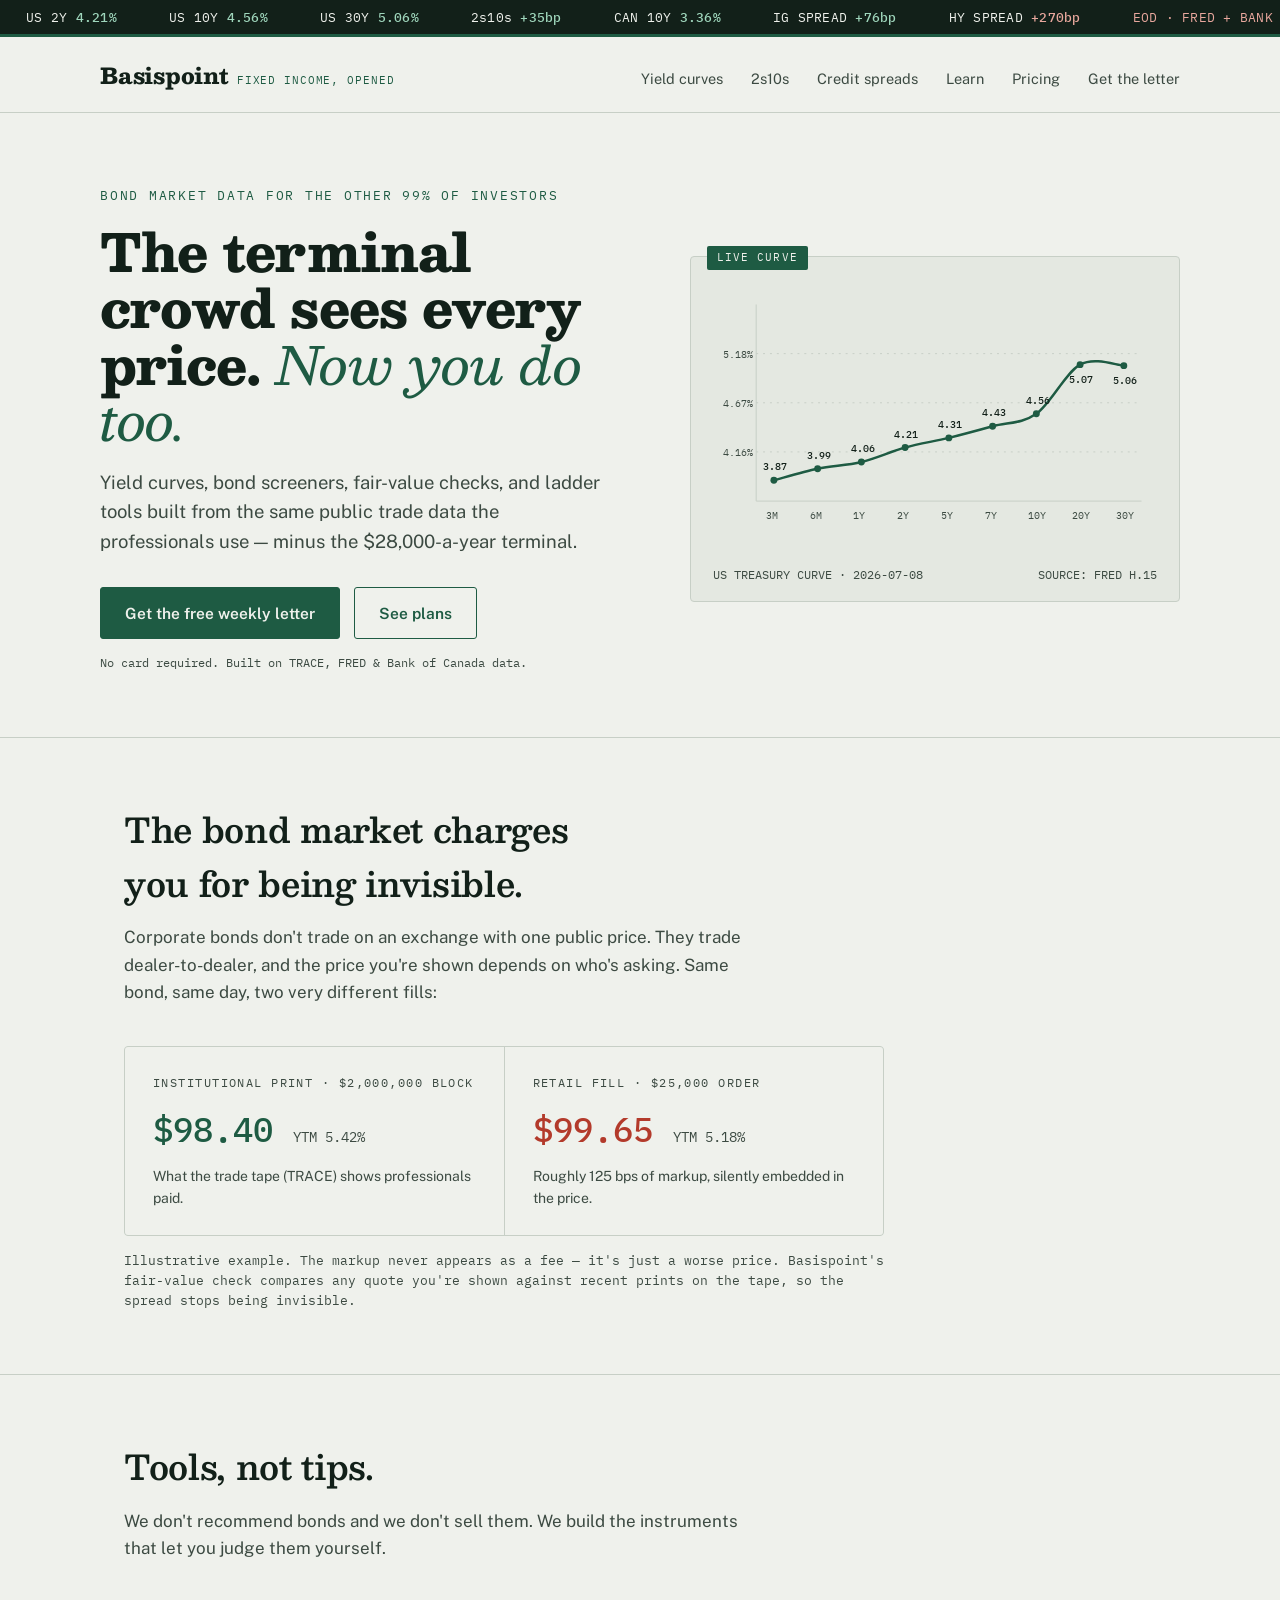
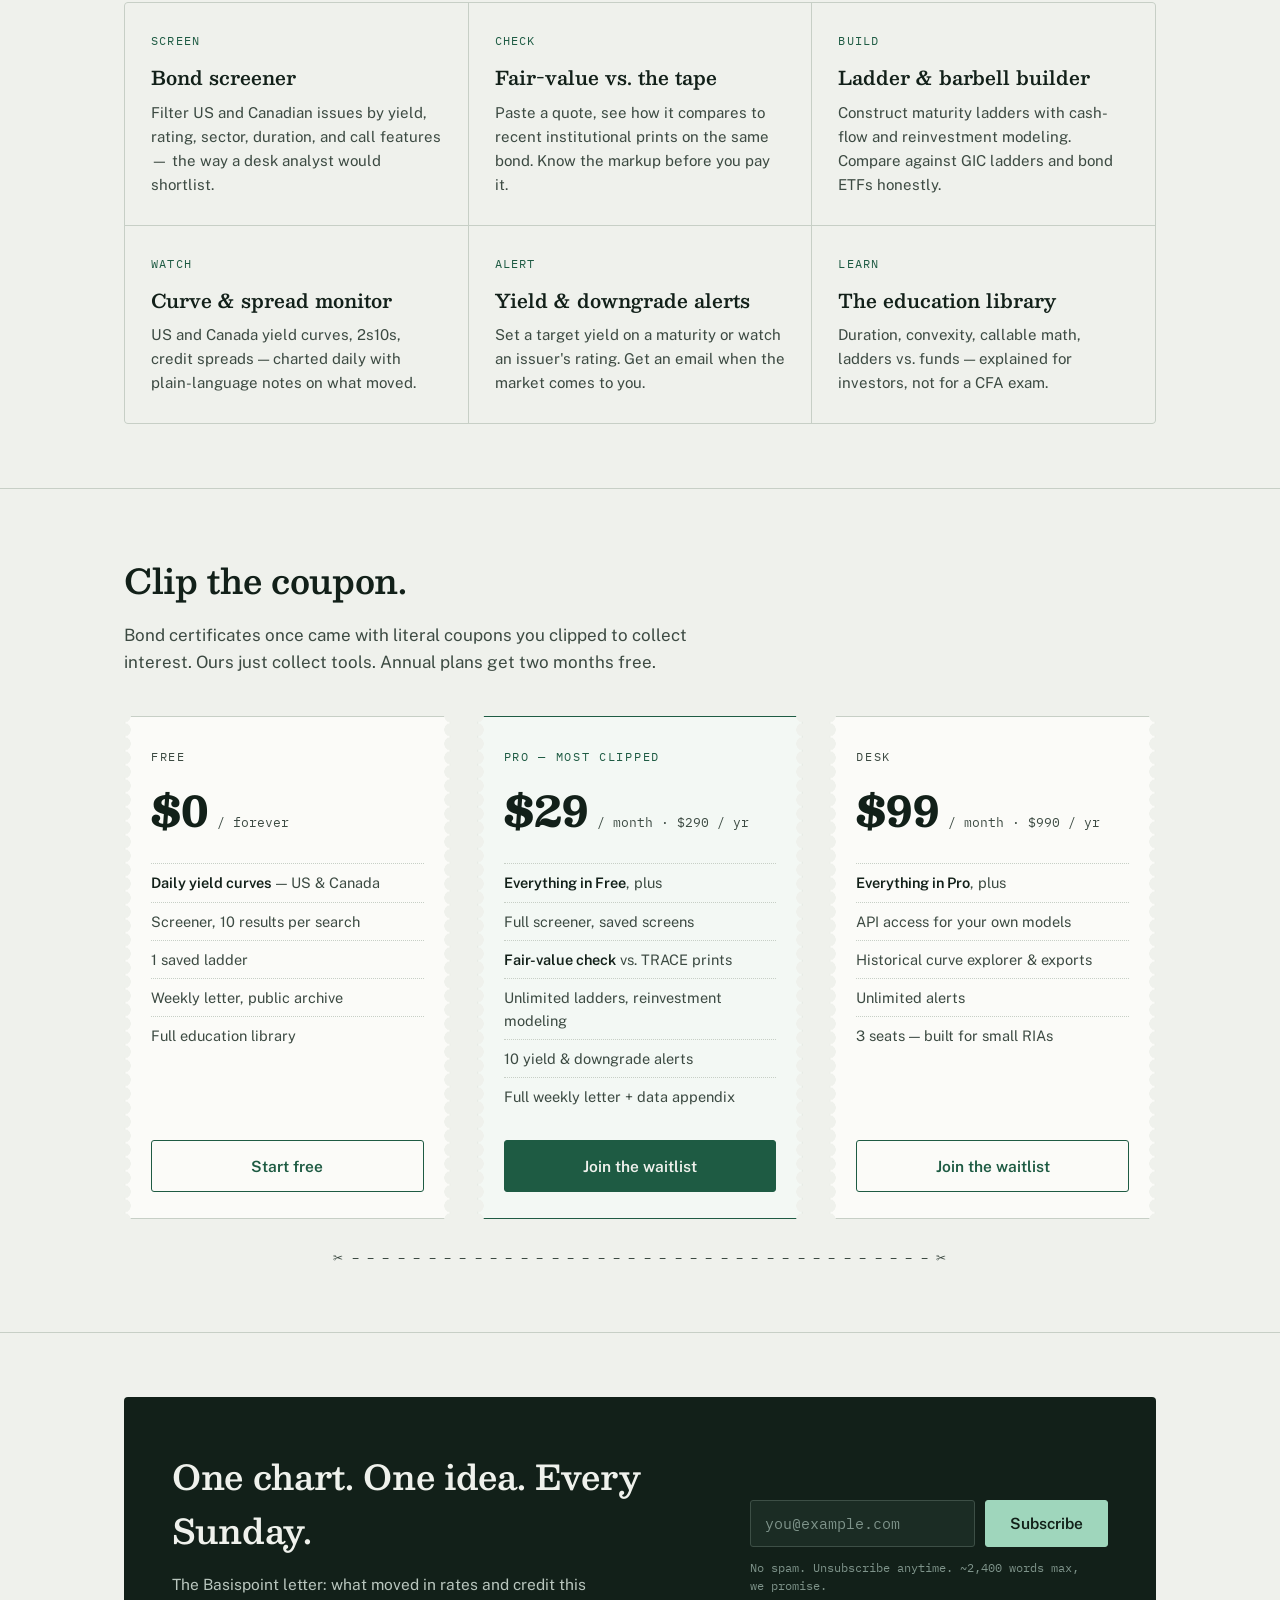
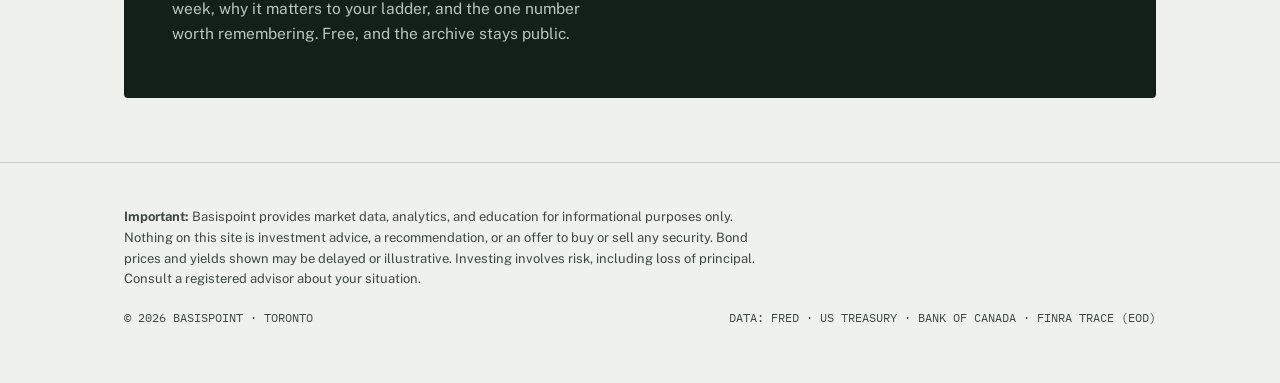
==== commit b0d2ce09: "Phase 1.7" ====
--- a/index.html
+++ b/index.html
@@ -152,6 +152,7 @@
       <a href="pages/yield-curve.html">Yield curves</a>
       <a href="pages/2s10s.html">2s10s</a>
       <a href="pages/credit-spreads.html">Credit spreads</a>
+      <a href="pages/learn/index.html">Learn</a>
       <a href="#pricing">Pricing</a>
       <a href="#signup">Get the letter</a>
     </nav>
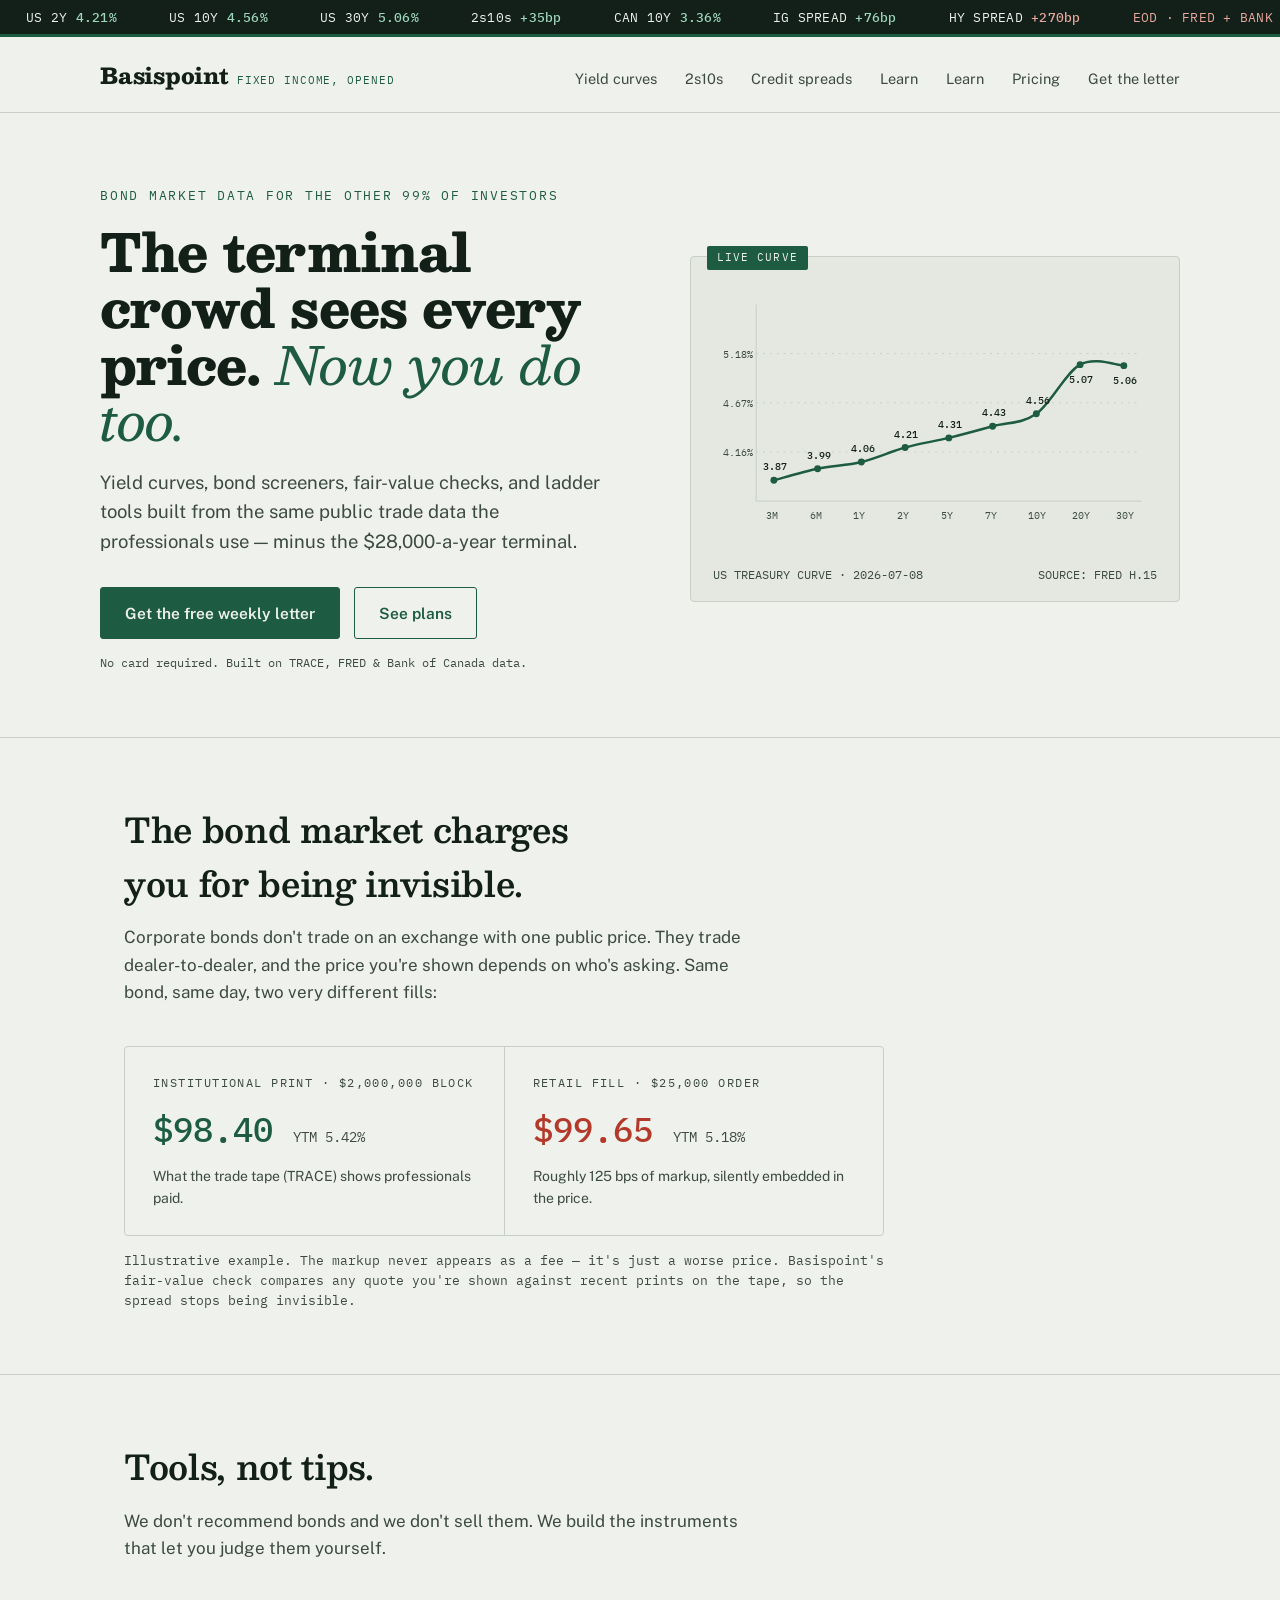
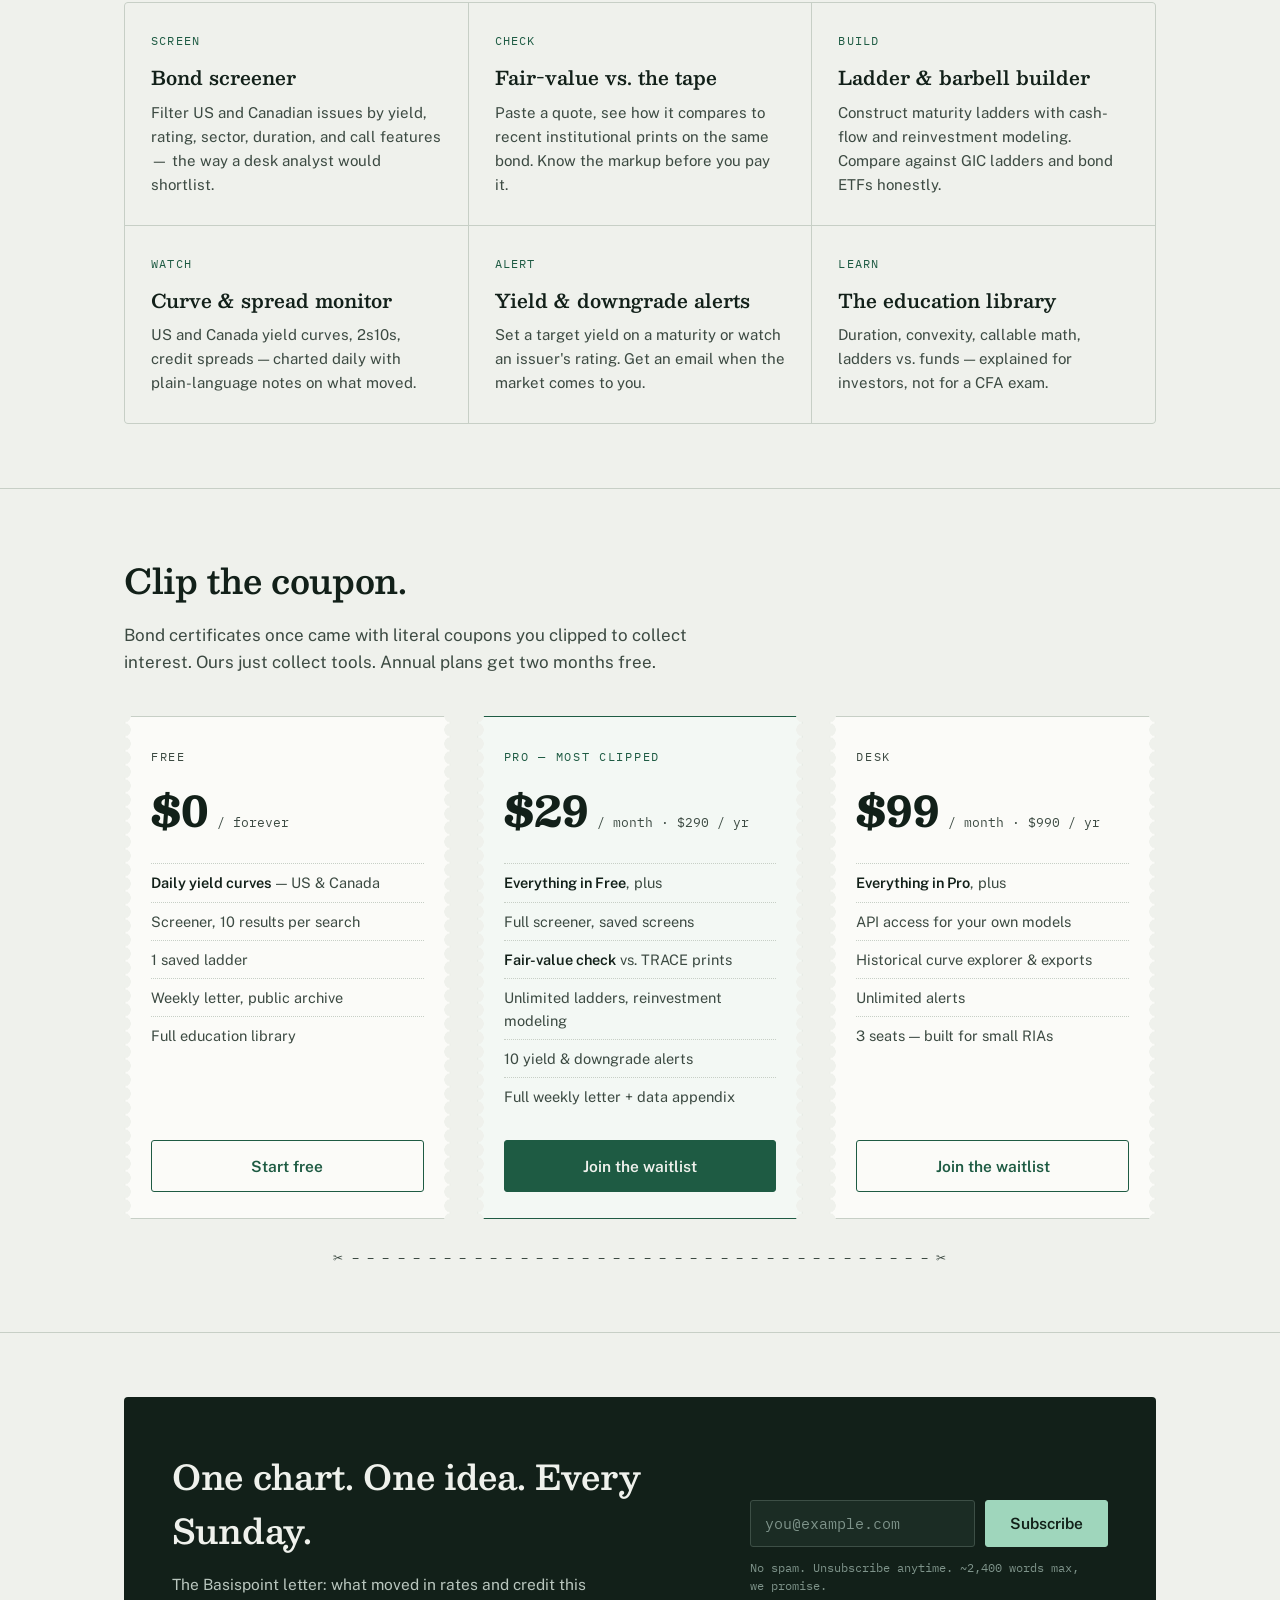
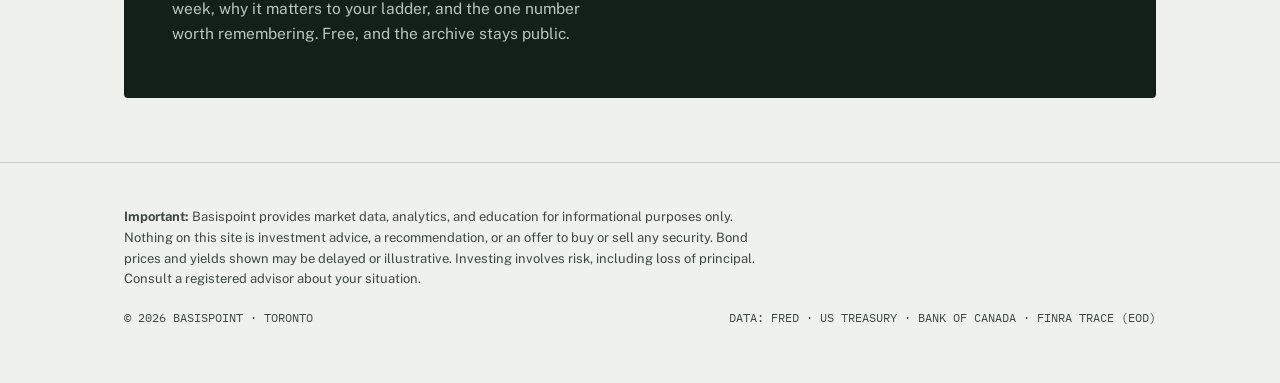
==== commit e1a064ee: "Phase 1.71" ====
--- a/index.html
+++ b/index.html
@@ -152,6 +152,7 @@
       <a href="pages/yield-curve.html">Yield curves</a>
       <a href="pages/2s10s.html">2s10s</a>
       <a href="pages/credit-spreads.html">Credit spreads</a>
+      <a href="learn/index.html">Learn</a>
       <a href="pages/learn/index.html">Learn</a>
       <a href="#pricing">Pricing</a>
       <a href="#signup">Get the letter</a>
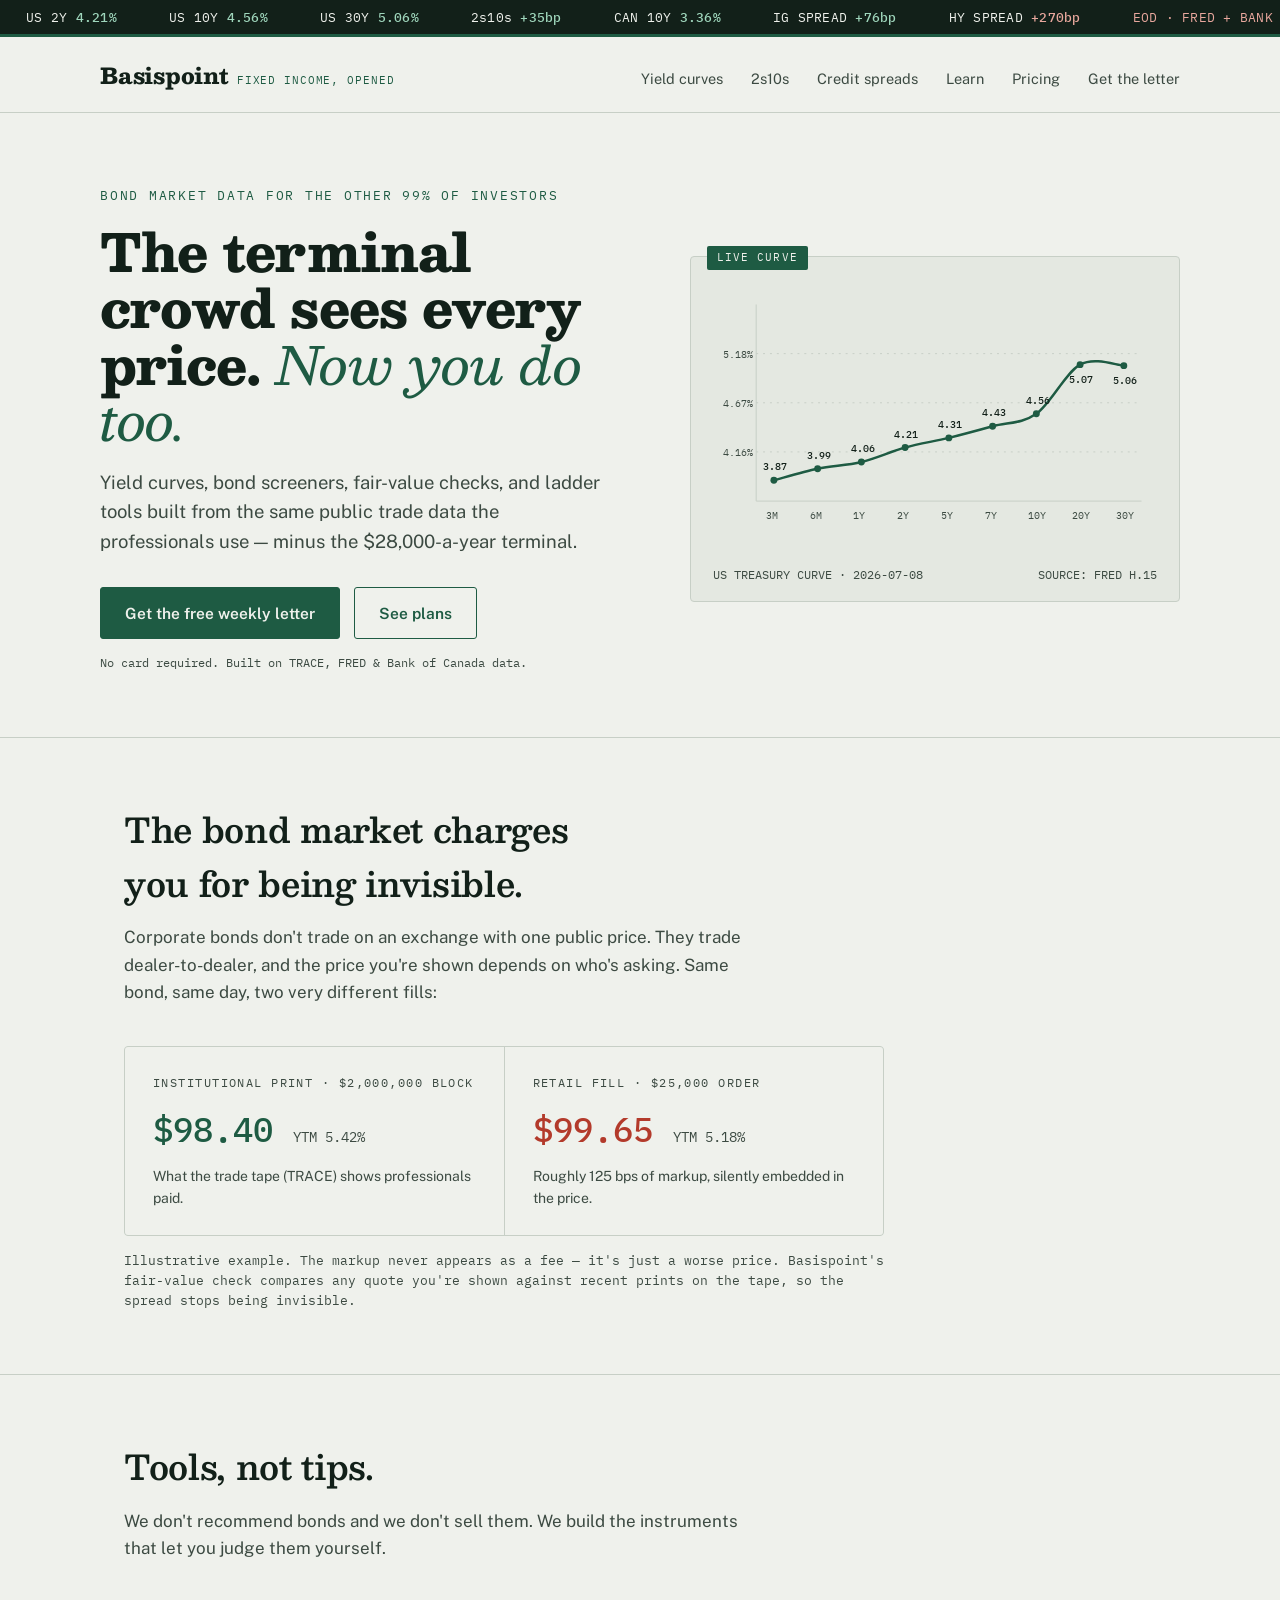
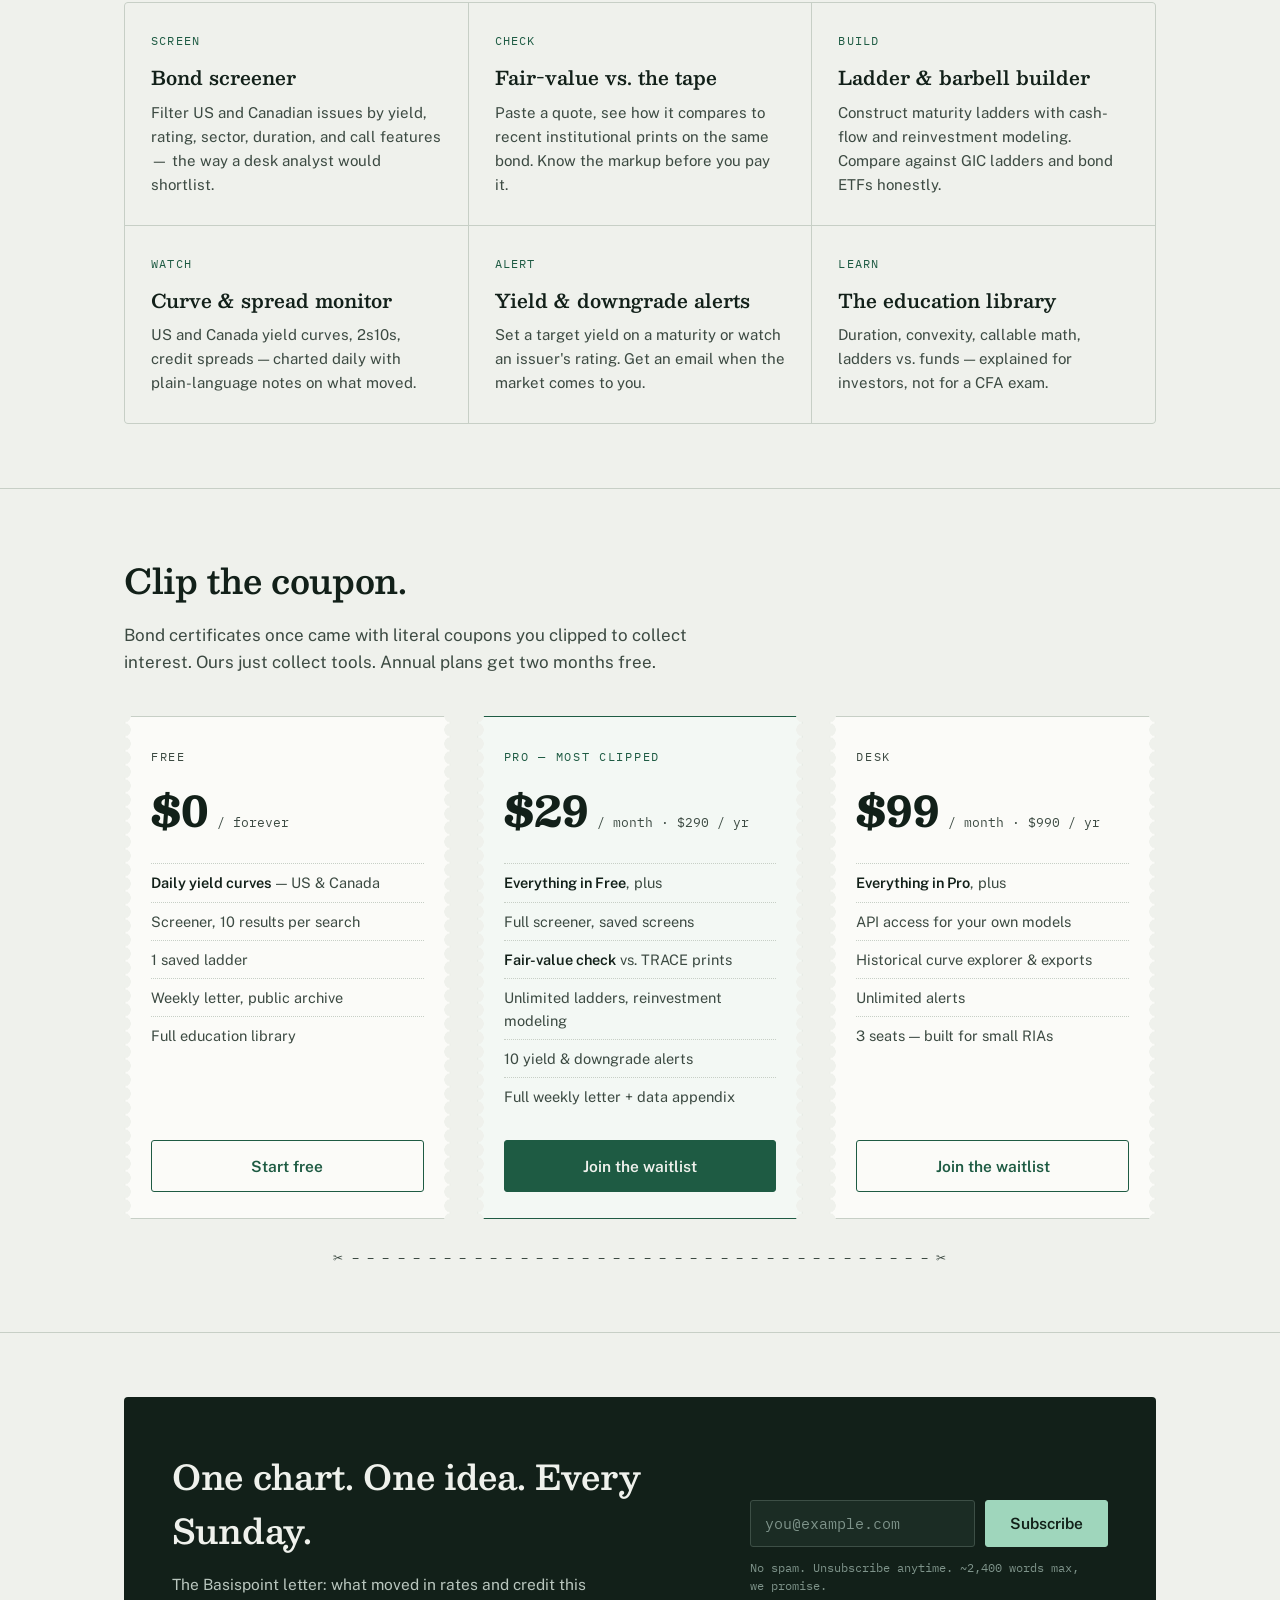
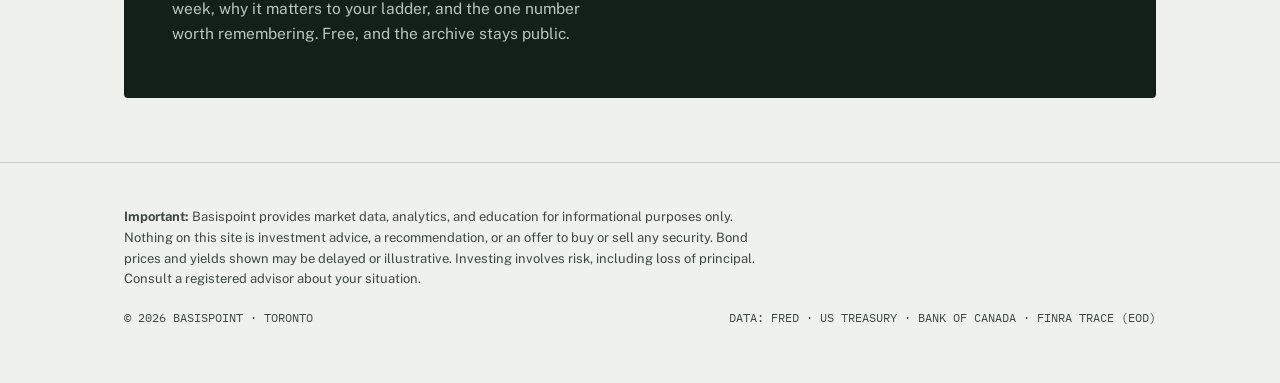
==== commit 09dbbb66: "Phase 1.73" ====
--- a/index.html
+++ b/index.html
@@ -152,7 +152,6 @@
       <a href="pages/yield-curve.html">Yield curves</a>
       <a href="pages/2s10s.html">2s10s</a>
       <a href="pages/credit-spreads.html">Credit spreads</a>
-      <a href="learn/index.html">Learn</a>
       <a href="pages/learn/index.html">Learn</a>
       <a href="#pricing">Pricing</a>
       <a href="#signup">Get the letter</a>
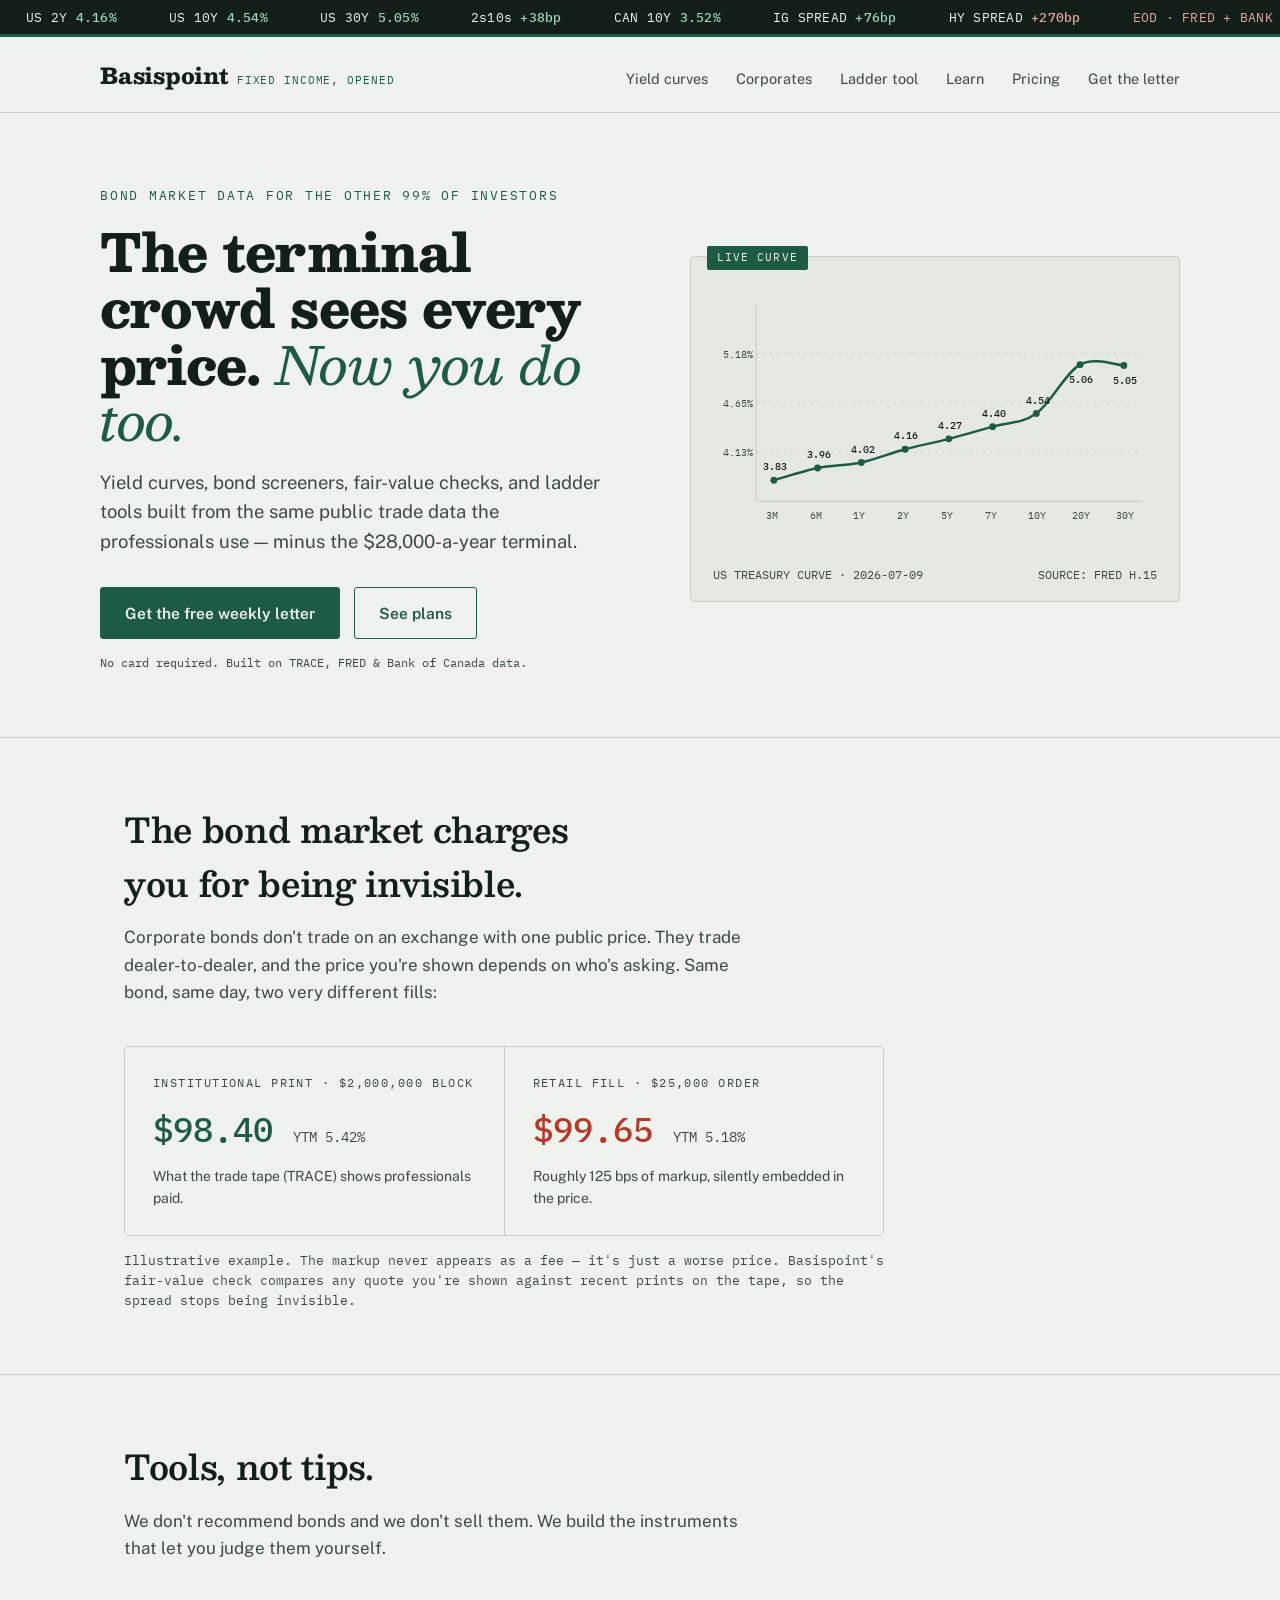
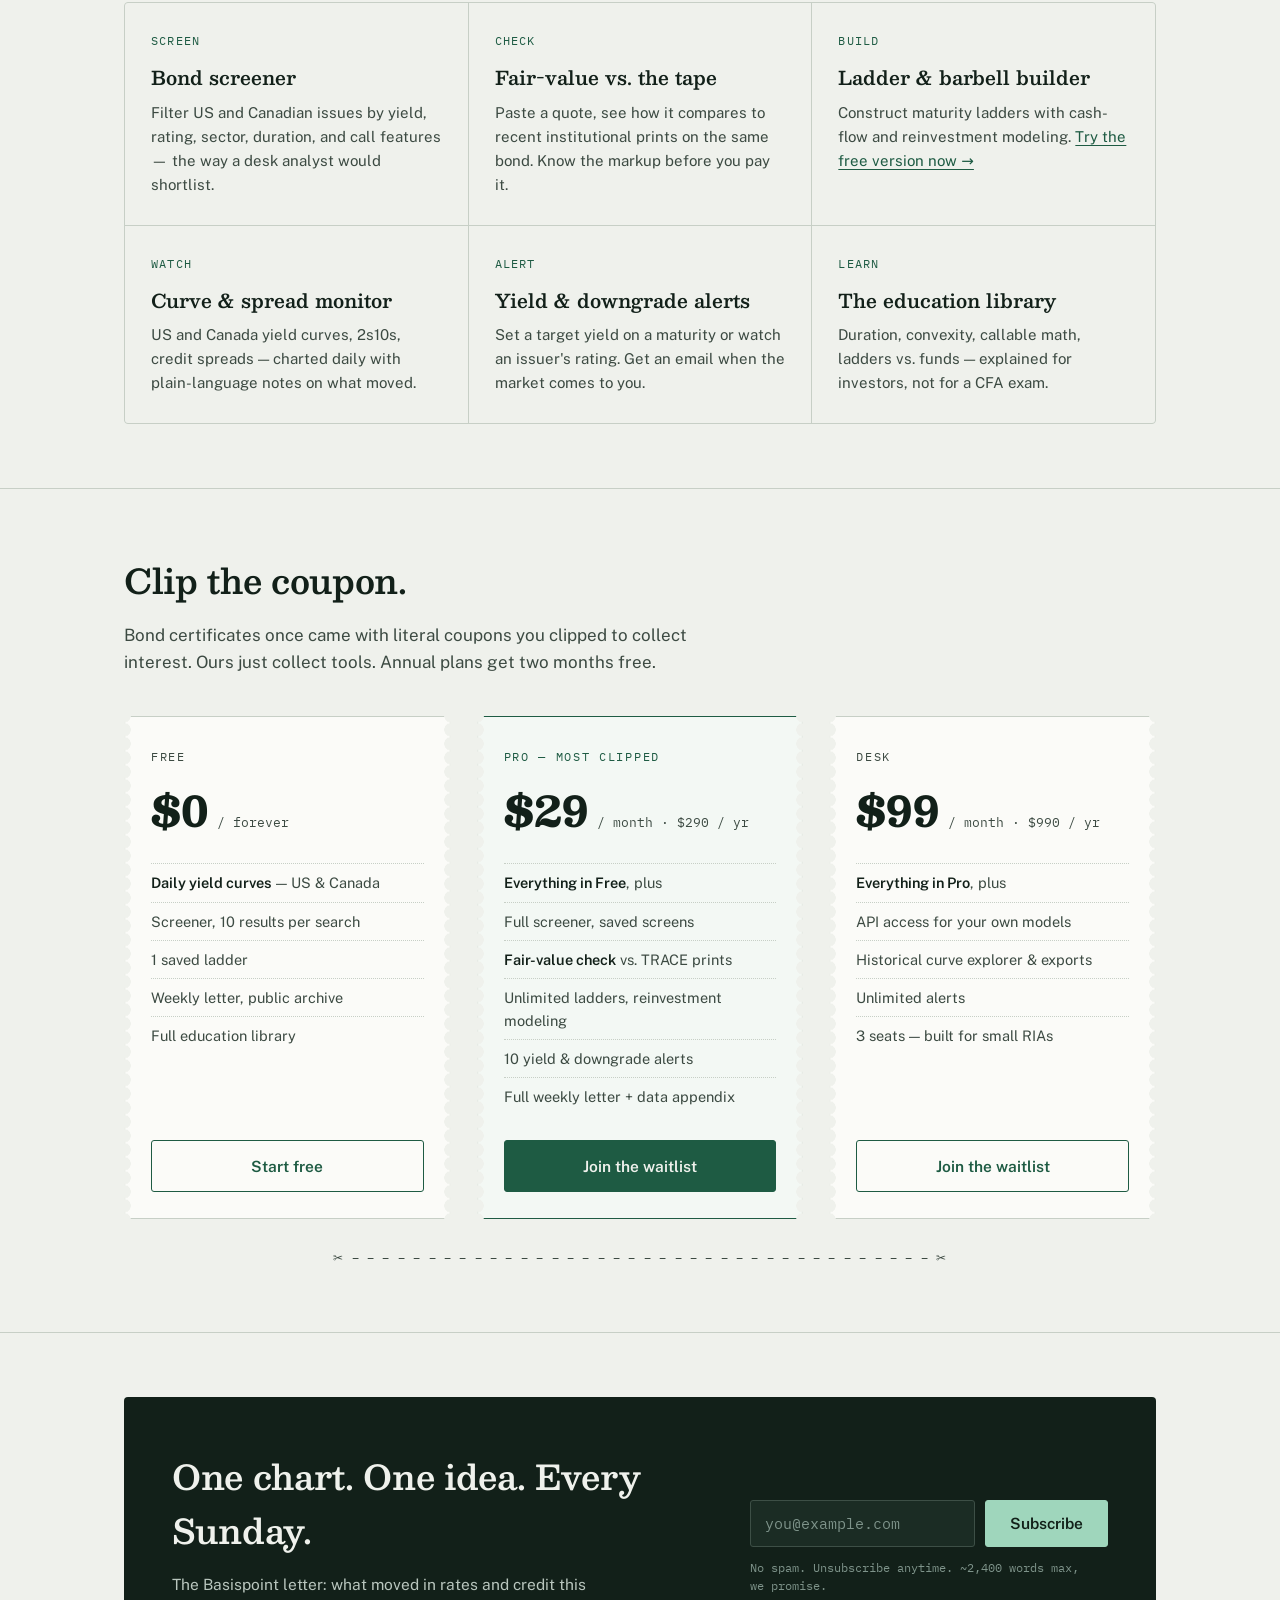
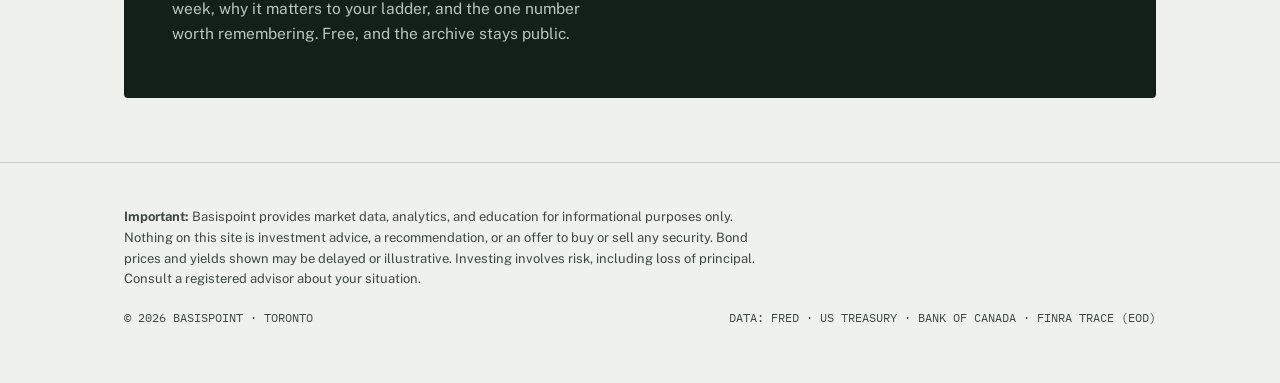
==== commit 15f65339: "Phase 1.8" ====
--- a/index.html
+++ b/index.html
@@ -150,8 +150,8 @@
     <a class="logo" href="#">Basispoint<small>FIXED INCOME, OPENED</small></a>
     <nav class="nav-links">
       <a href="pages/yield-curve.html">Yield curves</a>
-      <a href="pages/2s10s.html">2s10s</a>
-      <a href="pages/credit-spreads.html">Credit spreads</a>
+      <a href="pages/corporate-bonds.html">Corporates</a>
+      <a href="pages/ladder-builder.html">Ladder tool</a>
       <a href="pages/learn/index.html">Learn</a>
       <a href="#pricing">Pricing</a>
       <a href="#signup">Get the letter</a>
@@ -233,7 +233,7 @@
       <div class="features">
         <div class="feature"><span class="k">SCREEN</span><h3>Bond screener</h3><p>Filter US and Canadian issues by yield, rating, sector, duration, and call features — the way a desk analyst would shortlist.</p></div>
         <div class="feature"><span class="k">CHECK</span><h3>Fair-value vs. the tape</h3><p>Paste a quote, see how it compares to recent institutional prints on the same bond. Know the markup before you pay it.</p></div>
-        <div class="feature"><span class="k">BUILD</span><h3>Ladder &amp; barbell builder</h3><p>Construct maturity ladders with cash-flow and reinvestment modeling. Compare against GIC ladders and bond ETFs honestly.</p></div>
+        <div class="feature"><span class="k">BUILD</span><h3>Ladder &amp; barbell builder</h3><p>Construct maturity ladders with cash-flow and reinvestment modeling. <a href="pages/ladder-builder.html">Try the free version now &rarr;</a></p></div>
         <div class="feature"><span class="k">WATCH</span><h3>Curve &amp; spread monitor</h3><p>US and Canada yield curves, 2s10s, credit spreads — charted daily with plain-language notes on what moved.</p></div>
         <div class="feature"><span class="k">ALERT</span><h3>Yield &amp; downgrade alerts</h3><p>Set a target yield on a maturity or watch an issuer's rating. Get an email when the market comes to you.</p></div>
         <div class="feature"><span class="k">LEARN</span><h3>The education library</h3><p>Duration, convexity, callable math, ladders vs. funds — explained for investors, not for a CFA exam.</p></div>
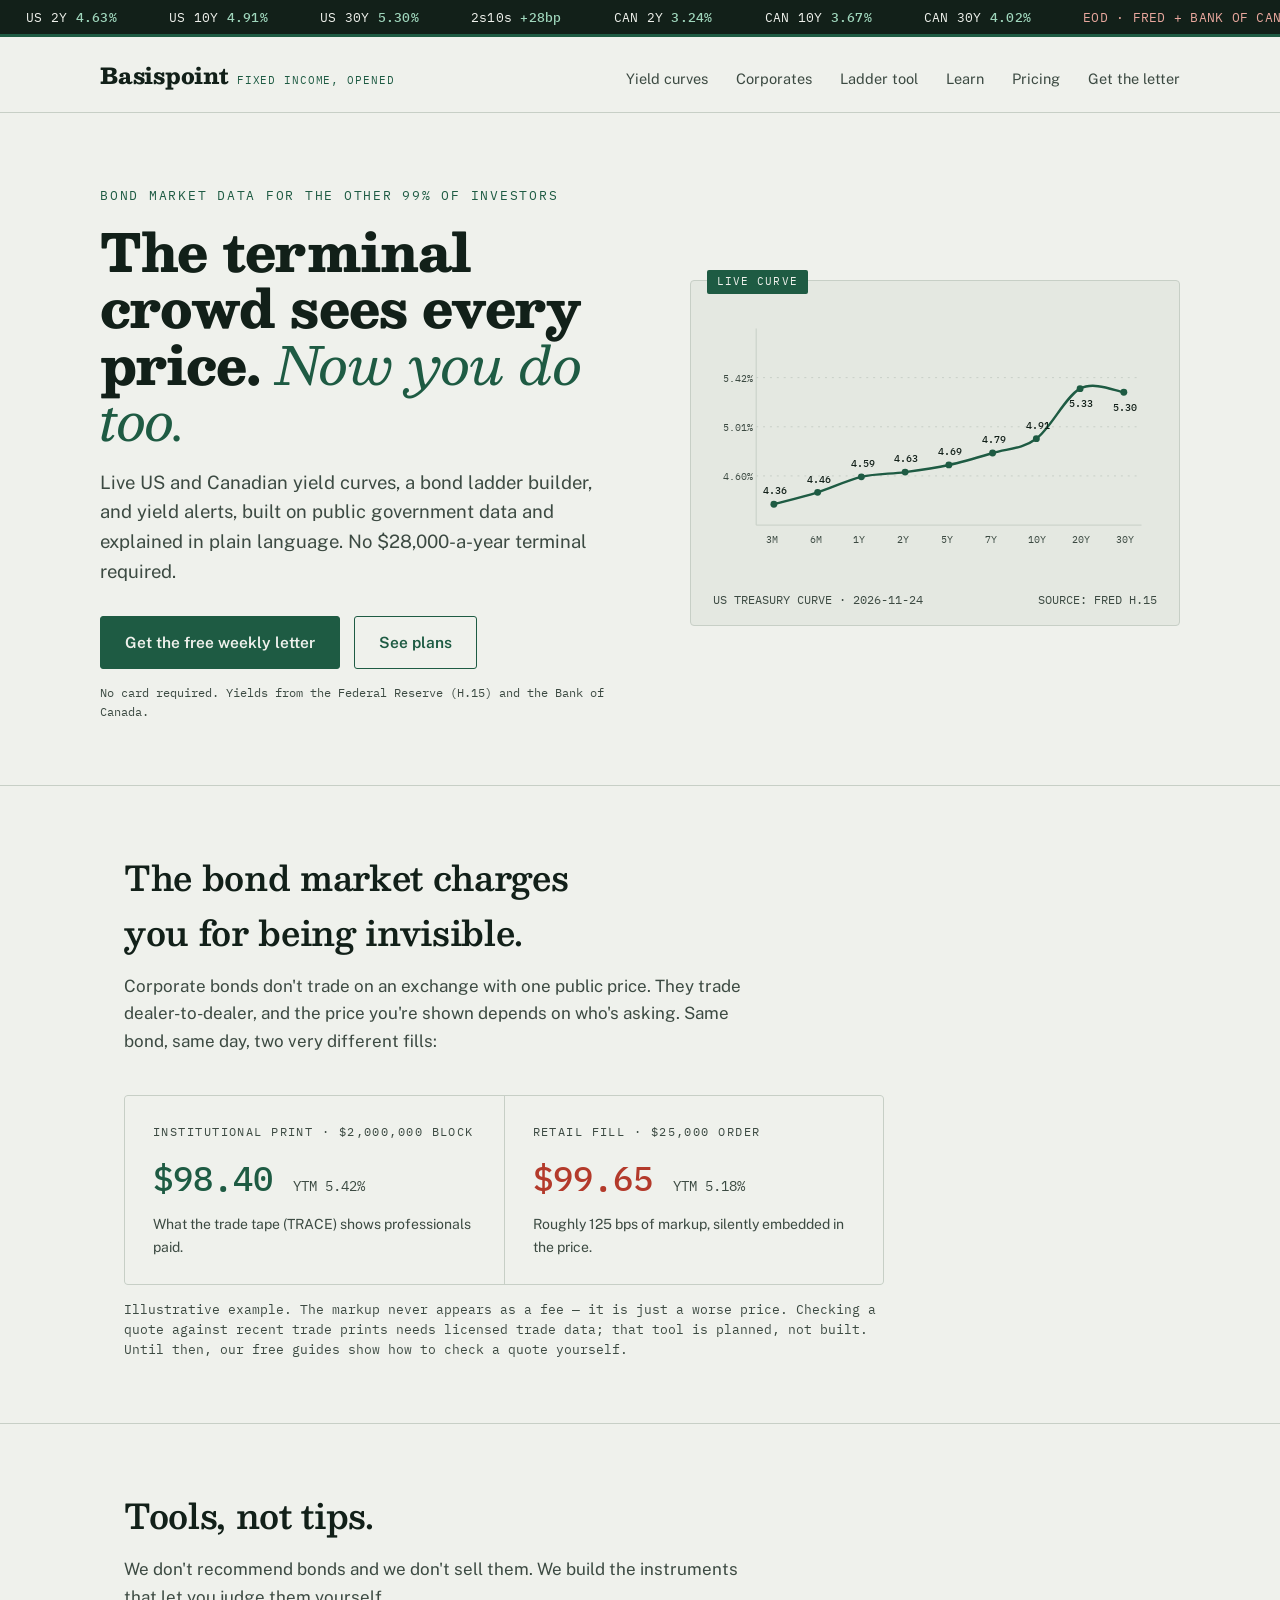
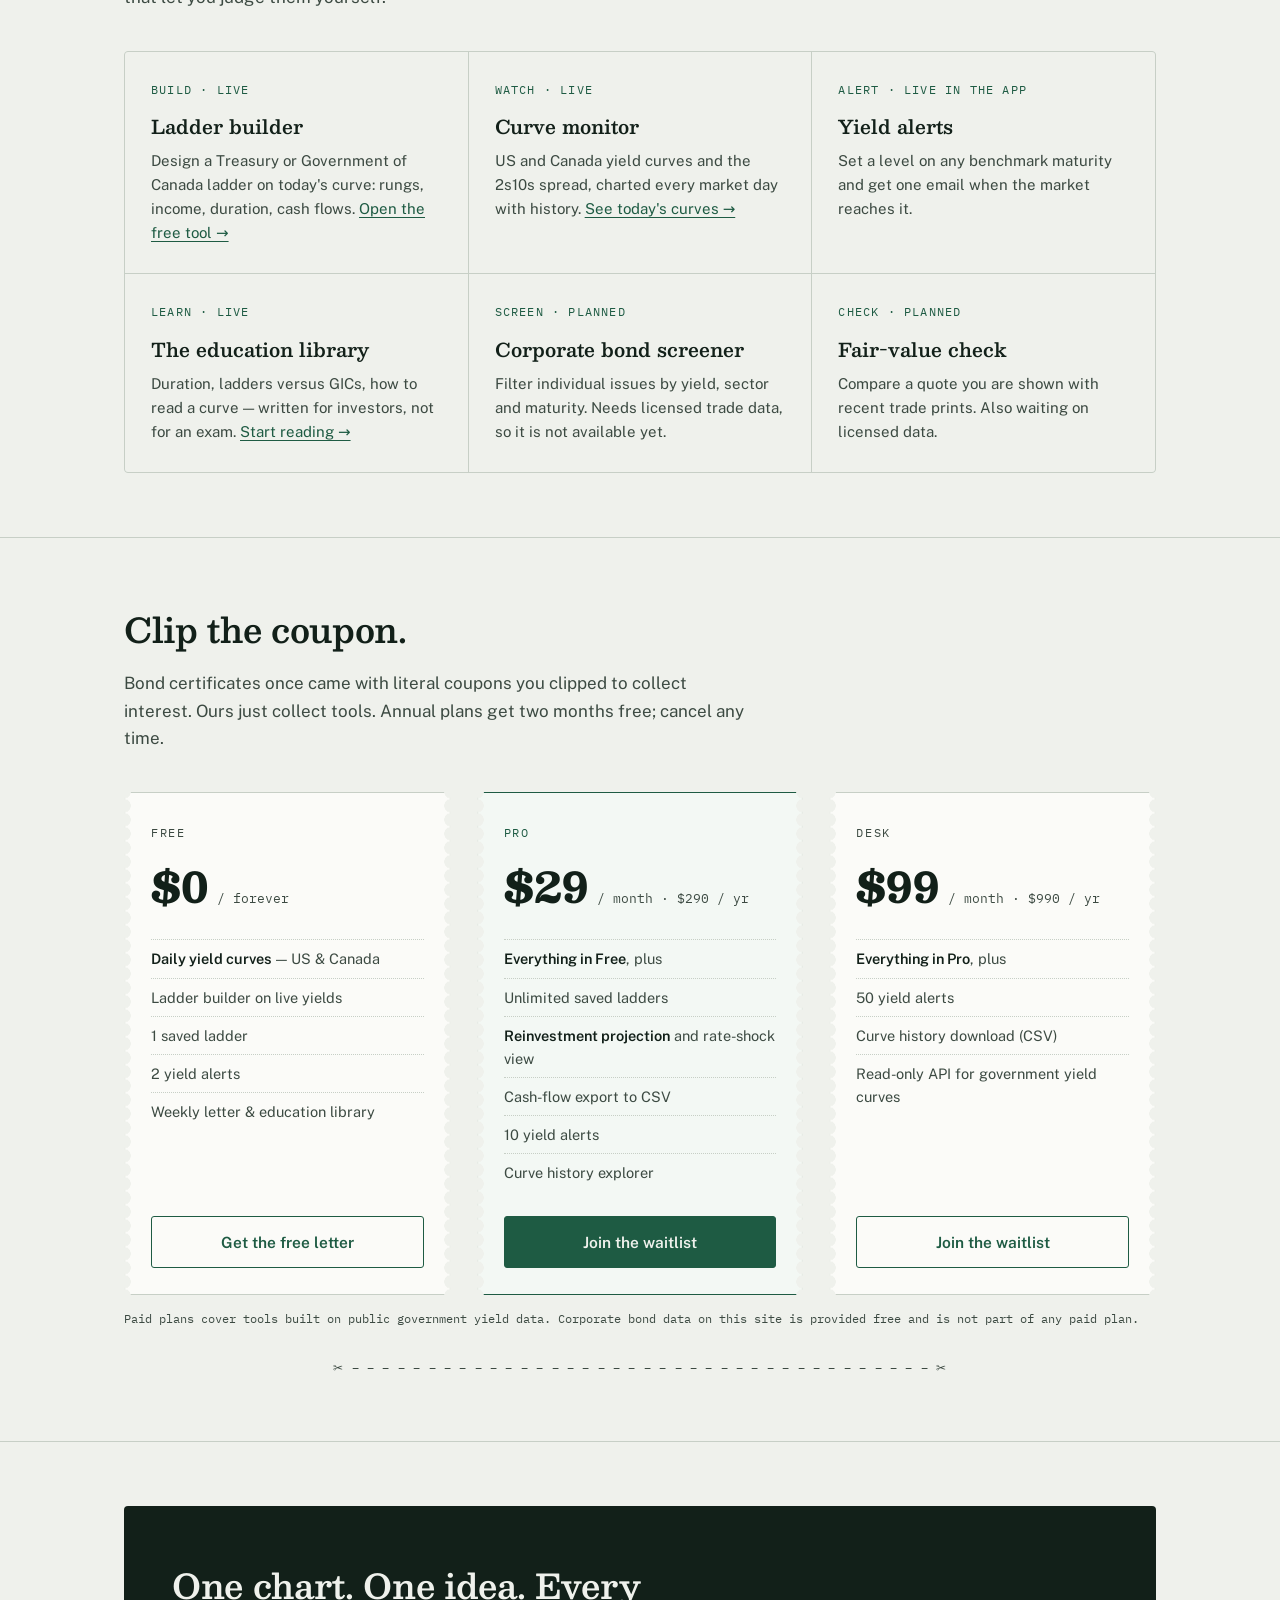
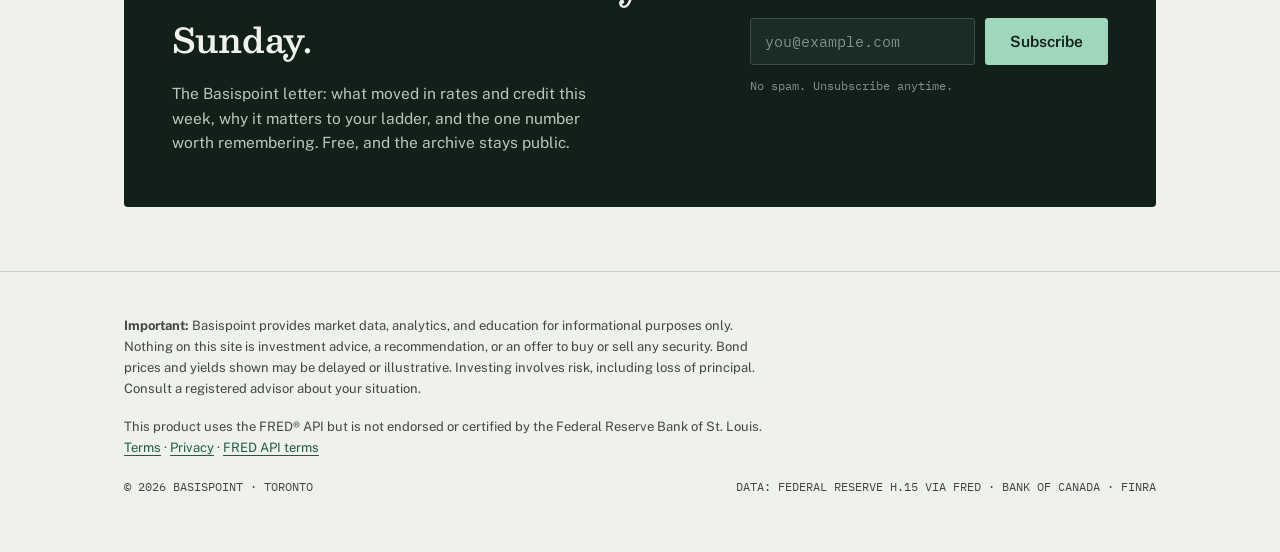
==== commit 56c3cabc: "Apply review fixes: data licensing, FINRA fetch, site settings, legal drafts - Stop fetching and sho" ====
--- a/index.html
+++ b/index.html
@@ -3,10 +3,10 @@
 <head>
 <meta charset="UTF-8">
 <meta name="viewport" content="width=device-width, initial-scale=1.0">
-<title>Basispoint — Fixed income intelligence without the terminal</title>
-<meta name="description" content="Bond market data, screeners, and ladder tools for self-directed investors. See the yields the terminal crowd sees, at one thousandth of the price.">
-<meta property="og:title" content="Basispoint — Fixed income intelligence without the terminal">
-<meta property="og:description" content="Live yield curves, bond screeners, and ladder tools for self-directed investors.">
+<title>Basispoint — Bond market data and tools without the terminal</title>
+<meta name="description" content="Live US and Canada yield curves, a bond ladder builder, yield alerts and plain-language guides for self-directed bond investors.">
+<meta property="og:title" content="Basispoint — Bond market data and tools without the terminal">
+<meta property="og:description" content="Live yield curves, a bond ladder builder and yield alerts for self-directed investors.">
 <meta property="og:type" content="website">
 <meta property="og:url" content="https://bondtracker.ca/">
 <link rel="icon" type="image/svg+xml" href="/favicon.svg"><link rel="preconnect" href="https://fonts.googleapis.com">
@@ -142,7 +142,7 @@
 <body>
 
 <div class="strip" aria-hidden="true">
-  <span>US 2Y <b id="t2">—</b></span><span>US 10Y <b id="t10">—</b></span><span>US 30Y <b id="t30">—</b></span><span>2s10s <b id="s210">—</b></span><span>CAN 10Y <b id="c10">—</b></span><span>IG SPREAD <b id="ig">—</b></span><span>HY SPREAD <b class="dn" id="hy">—</b></span><span class="dn" id="src">DELAYED · DEMO DATA</span>
+  <span>US 2Y <b id="t2">—</b></span><span>US 10Y <b id="t10">—</b></span><span>US 30Y <b id="t30">—</b></span><span>2s10s <b id="s210">—</b></span><span>CAN 2Y <b id="c2">—</b></span><span>CAN 10Y <b id="c10">—</b></span><span>CAN 30Y <b id="c30">—</b></span><span class="dn" id="src">DELAYED · DEMO DATA</span>
 </div>
 
 <header>
@@ -155,6 +155,7 @@
       <a href="pages/learn/index.html">Learn</a>
       <a href="#pricing">Pricing</a>
       <a href="#signup">Get the letter</a>
+      <a href="#signup" data-app-link="/sign-in" data-app-only hidden>Sign in</a>
     </nav>
   </div>
 </header>
@@ -164,12 +165,12 @@
     <div>
       <p class="eyebrow">Bond market data for the other 99% of investors</p>
       <h1>The terminal crowd sees every price. <em>Now you do too.</em></h1>
-      <p class="lede">Yield curves, bond screeners, fair-value checks, and ladder tools built from the same public trade data the professionals use — minus the $28,000-a-year terminal.</p>
+      <p class="lede">Live US and Canadian yield curves, a bond ladder builder, and yield alerts, built on public government data and explained in plain language. No $28,000-a-year terminal required.</p>
       <div class="cta-row">
         <a class="btn btn-solid" href="#signup">Get the free weekly letter</a>
         <a class="btn btn-ghost" href="#pricing">See plans</a>
       </div>
-      <p class="hero-note">No card required. Built on TRACE, FRED &amp; Bank of Canada data.</p>
+      <p class="hero-note">No card required. Yields from the Federal Reserve (H.15) and the Bank of Canada.</p>
     </div>
     <figure class="curve-card">
       <span class="tag">LIVE CURVE</span>
@@ -222,7 +223,7 @@
           <p class="note">Roughly 125 bps of markup, silently embedded in the price.</p>
         </div>
       </div>
-      <p class="spread-foot">Illustrative example. The markup never appears as a fee — it's just a worse price. Basispoint's fair-value check compares any quote you're shown against recent prints on the tape, so the spread stops being invisible.</p>
+      <p class="spread-foot">Illustrative example. The markup never appears as a fee — it is just a worse price. Checking a quote against recent trade prints needs licensed trade data; that tool is planned, not built. Until then, our free guides show how to check a quote yourself.</p>
     </div>
   </section>
 
@@ -231,12 +232,12 @@
       <h2>Tools, not tips.</h2>
       <p class="section-lede">We don't recommend bonds and we don't sell them. We build the instruments that let you judge them yourself.</p>
       <div class="features">
-        <div class="feature"><span class="k">SCREEN</span><h3>Bond screener</h3><p>Filter US and Canadian issues by yield, rating, sector, duration, and call features — the way a desk analyst would shortlist.</p></div>
-        <div class="feature"><span class="k">CHECK</span><h3>Fair-value vs. the tape</h3><p>Paste a quote, see how it compares to recent institutional prints on the same bond. Know the markup before you pay it.</p></div>
-        <div class="feature"><span class="k">BUILD</span><h3>Ladder &amp; barbell builder</h3><p>Construct maturity ladders with cash-flow and reinvestment modeling. <a href="pages/ladder-builder.html">Try the free version now &rarr;</a></p></div>
-        <div class="feature"><span class="k">WATCH</span><h3>Curve &amp; spread monitor</h3><p>US and Canada yield curves, 2s10s, credit spreads — charted daily with plain-language notes on what moved.</p></div>
-        <div class="feature"><span class="k">ALERT</span><h3>Yield &amp; downgrade alerts</h3><p>Set a target yield on a maturity or watch an issuer's rating. Get an email when the market comes to you.</p></div>
-        <div class="feature"><span class="k">LEARN</span><h3>The education library</h3><p>Duration, convexity, callable math, ladders vs. funds — explained for investors, not for a CFA exam.</p></div>
+        <div class="feature"><span class="k">BUILD · LIVE</span><h3>Ladder builder</h3><p>Design a Treasury or Government of Canada ladder on today's curve: rungs, income, duration, cash flows. <a href="pages/ladder-builder.html">Open the free tool &rarr;</a></p></div>
+        <div class="feature"><span class="k">WATCH · LIVE</span><h3>Curve monitor</h3><p>US and Canada yield curves and the 2s10s spread, charted every market day with history. <a href="pages/yield-curve.html">See today's curves &rarr;</a></p></div>
+        <div class="feature"><span class="k">ALERT · LIVE IN THE APP</span><h3>Yield alerts</h3><p>Set a level on any benchmark maturity and get one email when the market reaches it.</p></div>
+        <div class="feature"><span class="k">LEARN · LIVE</span><h3>The education library</h3><p>Duration, ladders versus GICs, how to read a curve — written for investors, not for an exam. <a href="pages/learn/index.html">Start reading &rarr;</a></p></div>
+        <div class="feature"><span class="k">SCREEN · PLANNED</span><h3>Corporate bond screener</h3><p>Filter individual issues by yield, sector and maturity. Needs licensed trade data, so it is not available yet.</p></div>
+        <div class="feature"><span class="k">CHECK · PLANNED</span><h3>Fair-value check</h3><p>Compare a quote you are shown with recent trade prints. Also waiting on licensed data.</p></div>
       </div>
     </div>
   </section>
@@ -244,46 +245,46 @@
   <section id="pricing">
     <div class="wrap">
       <h2>Clip the coupon.</h2>
-      <p class="section-lede">Bond certificates once came with literal coupons you clipped to collect interest. Ours just collect tools. Annual plans get two months free.</p>
+      <p class="section-lede">Bond certificates once came with literal coupons you clipped to collect interest. Ours just collect tools. Annual plans get two months free; cancel any time.</p>
       <div class="coupons">
         <div class="coupon">
           <p class="tier">Free</p>
           <p class="price">$0<small> / forever</small></p>
           <ul>
             <li><b>Daily yield curves</b> — US &amp; Canada</li>
-            <li>Screener, 10 results per search</li>
+            <li>Ladder builder on live yields</li>
             <li>1 saved ladder</li>
-            <li>Weekly letter, public archive</li>
-            <li>Full education library</li>
+            <li>2 yield alerts</li>
+            <li>Weekly letter &amp; education library</li>
           </ul>
-          <a class="btn btn-ghost" href="#signup">Start free</a>
+          <a class="btn btn-ghost" href="#signup" data-app-link="/sign-up" data-app-text="Start free">Get the free letter</a>
         </div>
         <div class="coupon featured">
-          <p class="tier">Pro — most clipped</p>
+          <p class="tier">Pro</p>
           <p class="price">$29<small> / month · $290 / yr</small></p>
           <ul>
             <li><b>Everything in Free</b>, plus</li>
-            <li>Full screener, saved screens</li>
-            <li><b>Fair-value check</b> vs. TRACE prints</li>
-            <li>Unlimited ladders, reinvestment modeling</li>
-            <li>10 yield &amp; downgrade alerts</li>
-            <li>Full weekly letter + data appendix</li>
+            <li>Unlimited saved ladders</li>
+            <li><b>Reinvestment projection</b> and rate-shock view</li>
+            <li>Cash-flow export to CSV</li>
+            <li>10 yield alerts</li>
+            <li>Curve history explorer</li>
           </ul>
-          <a class="btn btn-solid" href="#signup">Join the waitlist</a>
+          <a class="btn btn-solid" href="#signup" data-app-link="/account?plan=pro" data-app-text="Choose Pro">Join the waitlist</a>
         </div>
         <div class="coupon">
           <p class="tier">Desk</p>
           <p class="price">$99<small> / month · $990 / yr</small></p>
           <ul>
             <li><b>Everything in Pro</b>, plus</li>
-            <li>API access for your own models</li>
-            <li>Historical curve explorer &amp; exports</li>
-            <li>Unlimited alerts</li>
-            <li>3 seats — built for small RIAs</li>
+            <li>50 yield alerts</li>
+            <li>Curve history download (CSV)</li>
+            <li>Read-only API for government yield curves</li>
           </ul>
-          <a class="btn btn-ghost" href="#signup">Join the waitlist</a>
+          <a class="btn btn-ghost" href="#signup" data-app-link="/account?plan=desk" data-app-text="Choose Desk">Join the waitlist</a>
         </div>
       </div>
+      <p class="hero-note">Paid plans cover tools built on public government yield data. Corporate bond data on this site is provided free and is not part of any paid plan.</p>
       <p class="clip">✂ – – – – – – – – – – – – – – – – – – – – – – – – – – – – – – – – – – – – – – ✂</p>
     </div>
   </section>
@@ -296,11 +297,12 @@
           <p>The Basispoint letter: what moved in rates and credit this week, why it matters to your ladder, and the one number worth remembering. Free, and the archive stays public.</p>
         </div>
         <div>
-          <form class="signup-form" onsubmit="event.preventDefault();this.querySelector('input').value='';alert('Thanks — connect this form to your email provider (see README).');">
-            <input type="email" required placeholder="you@example.com" aria-label="Email address">
+          <form class="signup-form" data-newsletter>
+            <input type="email" name="email" required placeholder="you@example.com" aria-label="Email address">
             <button class="btn" type="submit">Subscribe</button>
           </form>
-          <p class="fine">No spam. Unsubscribe anytime. ~2,400 words max, we promise.</p>
+          <p class="fine" data-newsletter-note hidden></p>
+          <p class="fine">No spam. Unsubscribe anytime.</p>
         </div>
       </div>
     </div>
@@ -310,9 +312,10 @@
 <footer>
   <div class="wrap">
     <p class="disclaimer"><strong>Important:</strong> Basispoint provides market data, analytics, and education for informational purposes only. Nothing on this site is investment advice, a recommendation, or an offer to buy or sell any security. Bond prices and yields shown may be delayed or illustrative. Investing involves risk, including loss of principal. Consult a registered advisor about your situation.</p>
+    <p class="disclaimer">This product uses the FRED® API but is not endorsed or certified by the Federal Reserve Bank of St. Louis. <a href="pages/terms.html">Terms</a> · <a href="pages/privacy.html">Privacy</a> · <a href="https://fred.stlouisfed.org/docs/api/terms_of_use.html" rel="noopener">FRED API terms</a></p>
     <div class="foot-row">
       <span>© 2026 BASISPOINT · TORONTO</span>
-      <span>DATA: FRED · US TREASURY · BANK OF CANADA · FINRA TRACE (EOD)</span>
+      <span>DATA: FEDERAL RESERVE H.15 VIA FRED · BANK OF CANADA · FINRA</span>
     </div>
   </div>
 </footer>
@@ -325,8 +328,8 @@
     us: { date: "sample", curve: [
       {tenor:"3M",yield:4.93},{tenor:"2Y",yield:4.21},{tenor:"5Y",yield:4.38},
       {tenor:"10Y",yield:4.62},{tenor:"20Y",yield:4.86},{tenor:"30Y",yield:4.97}]},
-    canada: { curve: [{tenor:"10Y",yield:3.38}] },
-    spreads: { us_2s10s_bp:41, ig_oas_bp:96, hy_oas_bp:318 }
+    canada: { curve: [{tenor:"2Y",yield:2.91},{tenor:"10Y",yield:3.38},{tenor:"30Y",yield:3.61}] },
+    spreads: { us_2s10s_bp:41 }
   };
 
   const fmtPct = v => v == null ? "—" : v.toFixed(2) + "%";
@@ -338,8 +341,8 @@
     const ca = Object.fromEntries((m.canada?.curve || []).map(p => [p.tenor, p.yield]));
     const s = m.spreads || {};
     put("t2", fmtPct(us["2Y"]));   put("t10", fmtPct(us["10Y"])); put("t30", fmtPct(us["30Y"]));
-    put("s210", fmtBp(s.us_2s10s_bp)); put("c10", fmtPct(ca["10Y"]));
-    put("ig", fmtBp(s.ig_oas_bp)); put("hy", fmtBp(s.hy_oas_bp));
+    put("s210", fmtBp(s.us_2s10s_bp));
+    put("c2", fmtPct(ca["2Y"])); put("c10", fmtPct(ca["10Y"])); put("c30", fmtPct(ca["30Y"]));
     put("src", m.demo ? "DELAYED · DEMO DATA" : "EOD · FRED + BANK OF CANADA");
   }
 
@@ -401,10 +404,7 @@
     drawCurve(m.us?.curve, m.us?.date || "", !!m.demo);
   })();
 </script>
-  <!-- ANALYTICS: create a free account at goatcounter.com, then uncomment and
-       replace YOURCODE with your site code. No cookies, no banner needed.
-  <script data-goatcounter="https://YOURCODE.goatcounter.com/count"
-          async src="//gc.zgo.at/count.js"></script>
-  -->
+<script src="assets/config.js"></script>
+<script src="assets/site.js"></script>
 </body>
-</html>+</html>
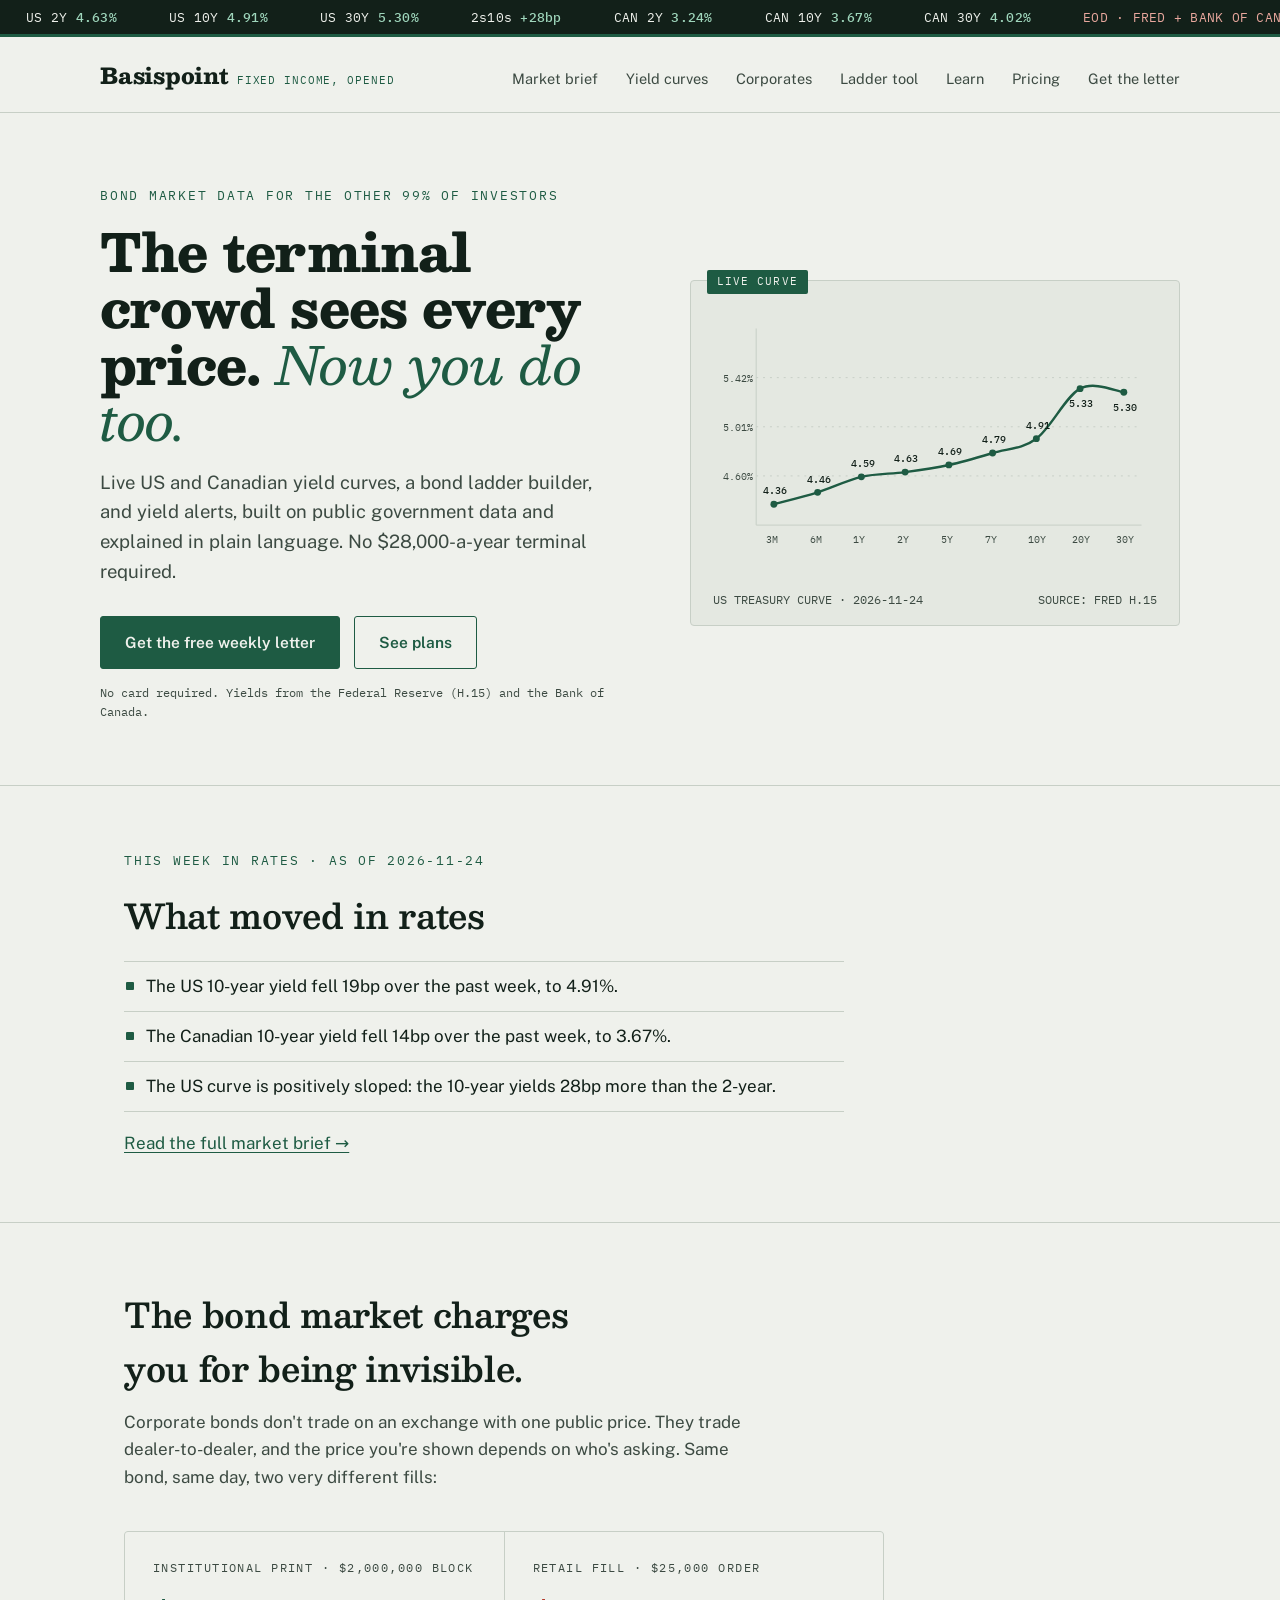
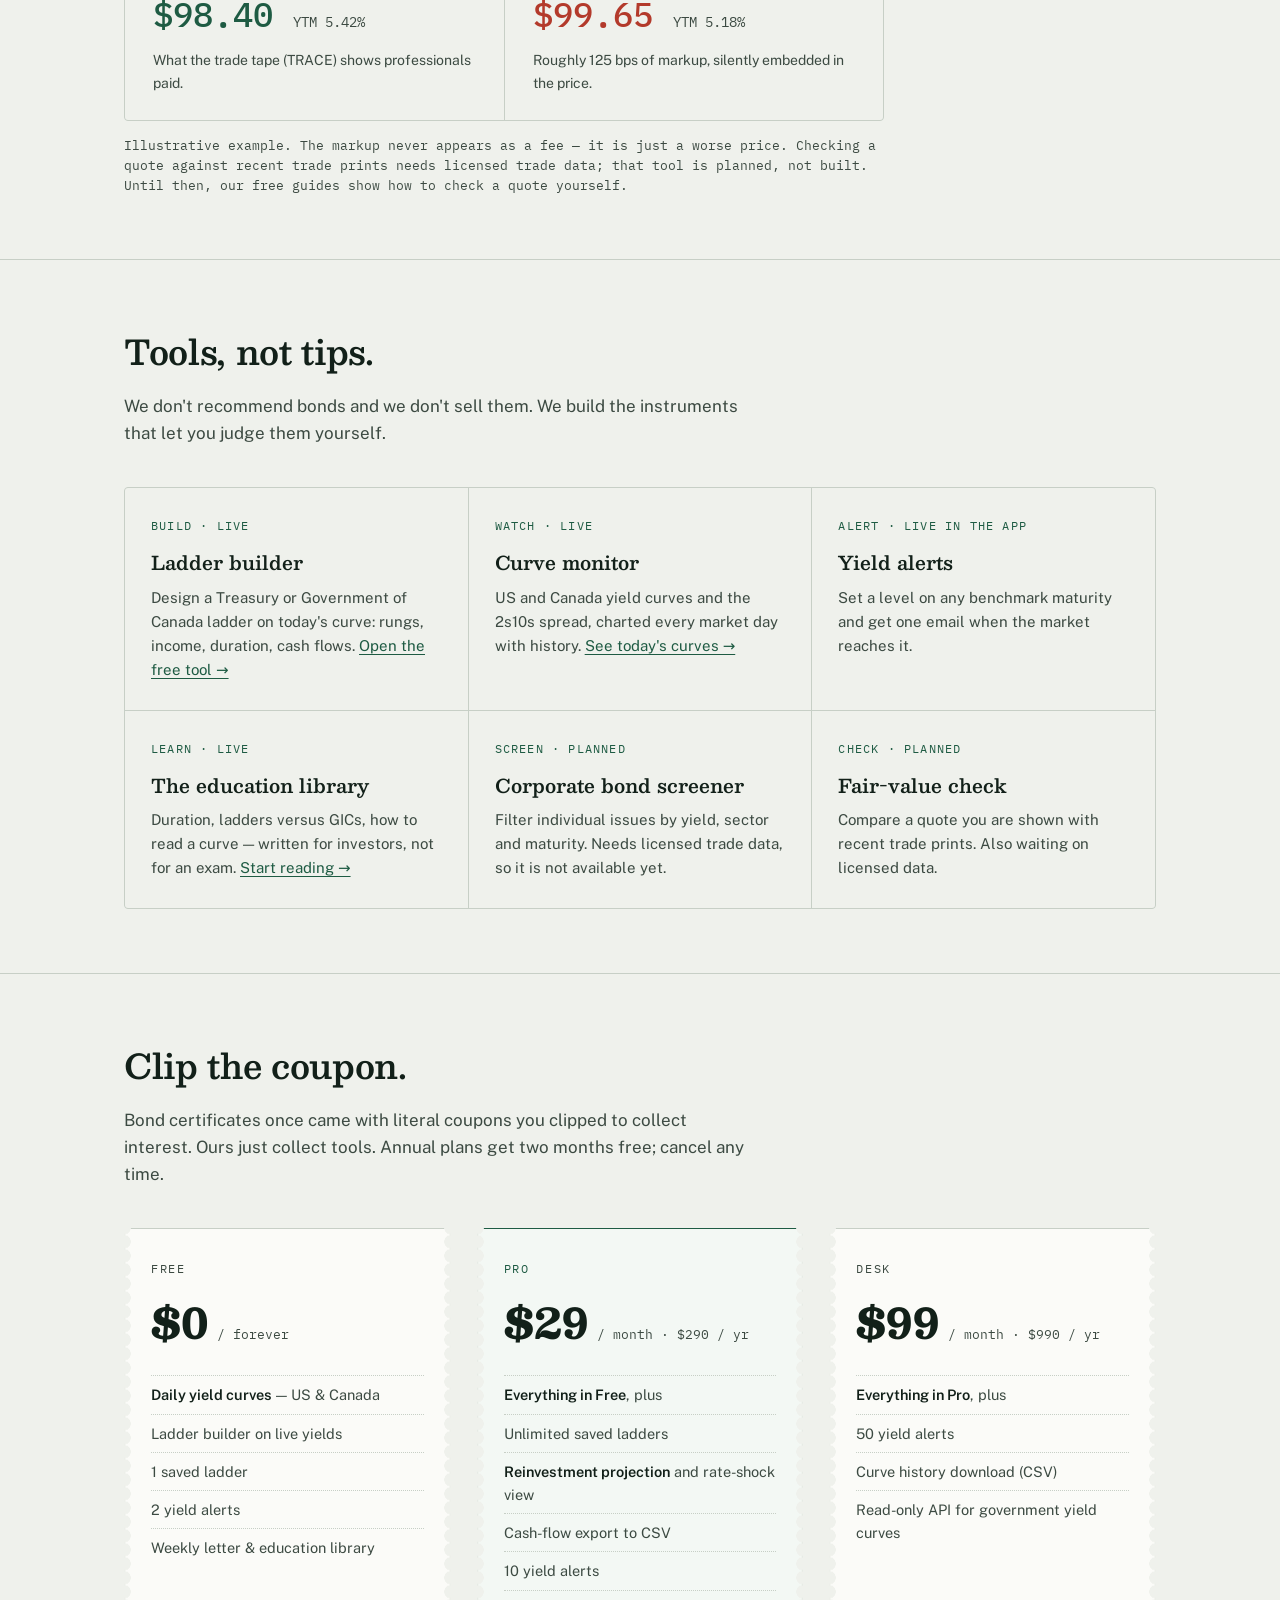
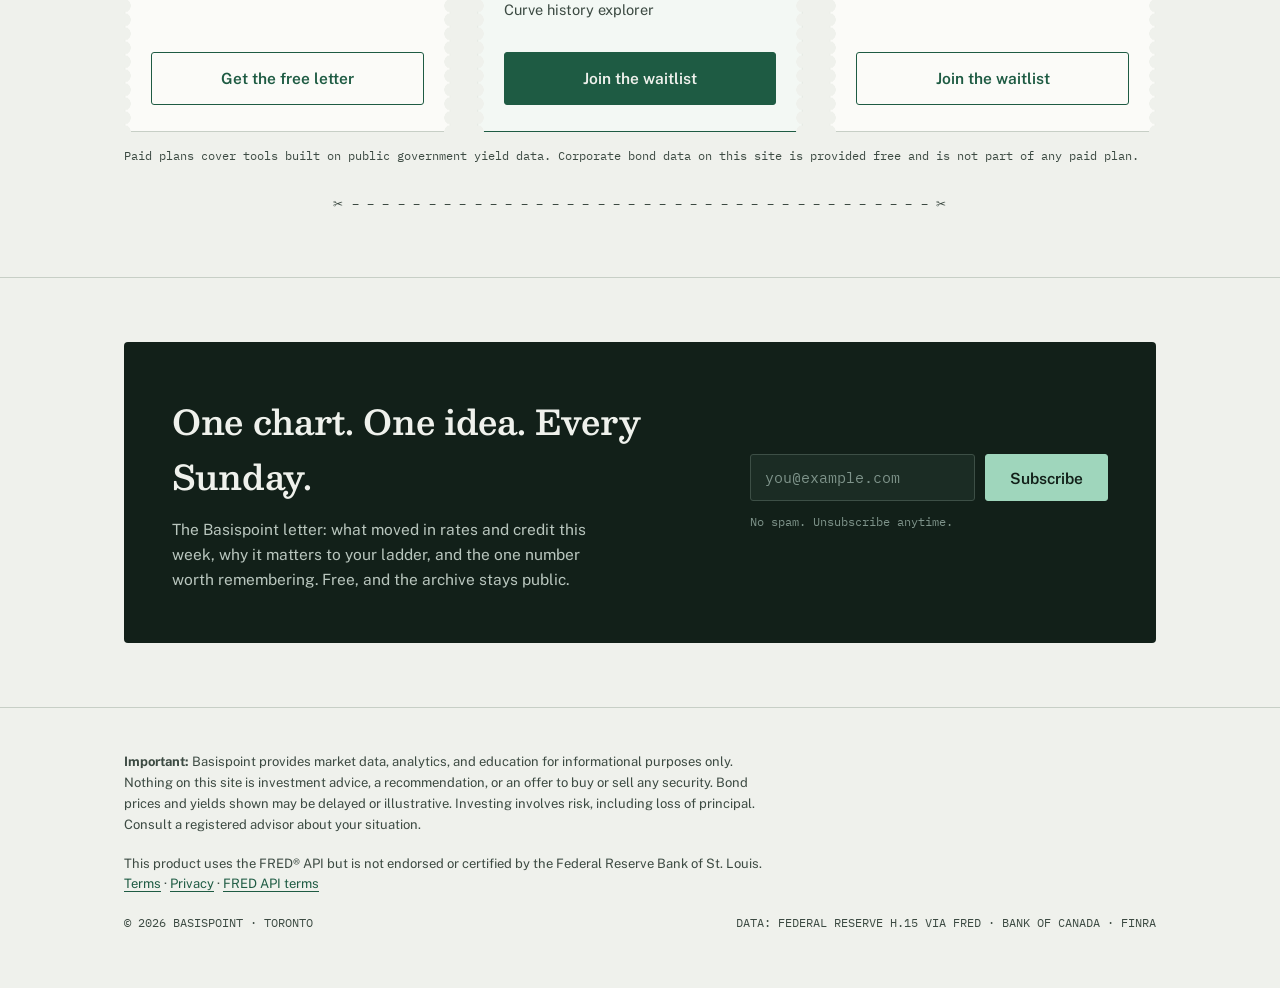
==== commit 446509e4: "Add market brief: policy rates, real yields, history backfill - fetch_data: Fed funds target range, " ====
--- a/index.html
+++ b/index.html
@@ -137,6 +137,10 @@
     .spread{grid-template-columns:1fr}
     .nav-links{display:none}
   }
+  .brief-list{list-style:none;padding:0;margin:18px 0 18px;max-width:72ch}
+  .brief-list li{padding:11px 0 11px 22px;border-top:1px solid var(--rule);position:relative}
+  .brief-list li:last-child{border-bottom:1px solid var(--rule)}
+  .brief-list li::before{content:"";position:absolute;left:2px;top:20px;width:8px;height:8px;background:var(--green);border-radius:1px}
 </style>
 </head>
 <body>
@@ -149,6 +153,7 @@
   <div class="wrap nav">
     <a class="logo" href="#">Basispoint<small>FIXED INCOME, OPENED</small></a>
     <nav class="nav-links">
+      <a href="pages/market-brief.html">Market brief</a>
       <a href="pages/yield-curve.html">Yield curves</a>
       <a href="pages/corporate-bonds.html">Corporates</a>
       <a href="pages/ladder-builder.html">Ladder tool</a>
@@ -207,6 +212,15 @@
     </figure>
   </div>
 
+  <section id="brief" hidden>
+    <div class="wrap">
+      <p class="eyebrow" id="briefStamp">This week in rates</p>
+      <h2>What moved in rates</h2>
+      <ul class="brief-list" id="briefList"></ul>
+      <p><a href="pages/market-brief.html">Read the full market brief &rarr;</a></p>
+    </div>
+  </section>
+
   <section id="why">
     <div class="wrap">
       <h2>The bond market charges you for being invisible.</h2>
@@ -404,6 +418,22 @@
     drawCurve(m.us?.curve, m.us?.date || "", !!m.demo);
   })();
 </script>
+<script>
+  // Top three lines of the nightly market brief.
+  (async () => {
+    try {
+      const r = await fetch("data/brief.json", { cache: "no-store" });
+      if (!r.ok) return;
+      const b = await r.json();
+      const obs = (b.observations || []).slice(0, 3);
+      if (!obs.length) return;
+      const esc = s => String(s).replace(/[&<>"]/g, c => ({ "&": "&amp;", "<": "&lt;", ">": "&gt;", '"': "&quot;" }[c]));
+      document.getElementById("briefList").innerHTML = obs.map(o => `<li>${esc(o)}</li>`).join("");
+      document.getElementById("briefStamp").textContent = `This week in rates · as of ${b.asof.us}`;
+      document.getElementById("brief").hidden = false;
+    } catch (e) { /* section stays hidden */ }
+  })();
+</script>
 <script src="assets/config.js"></script>
 <script src="assets/site.js"></script>
 </body>
